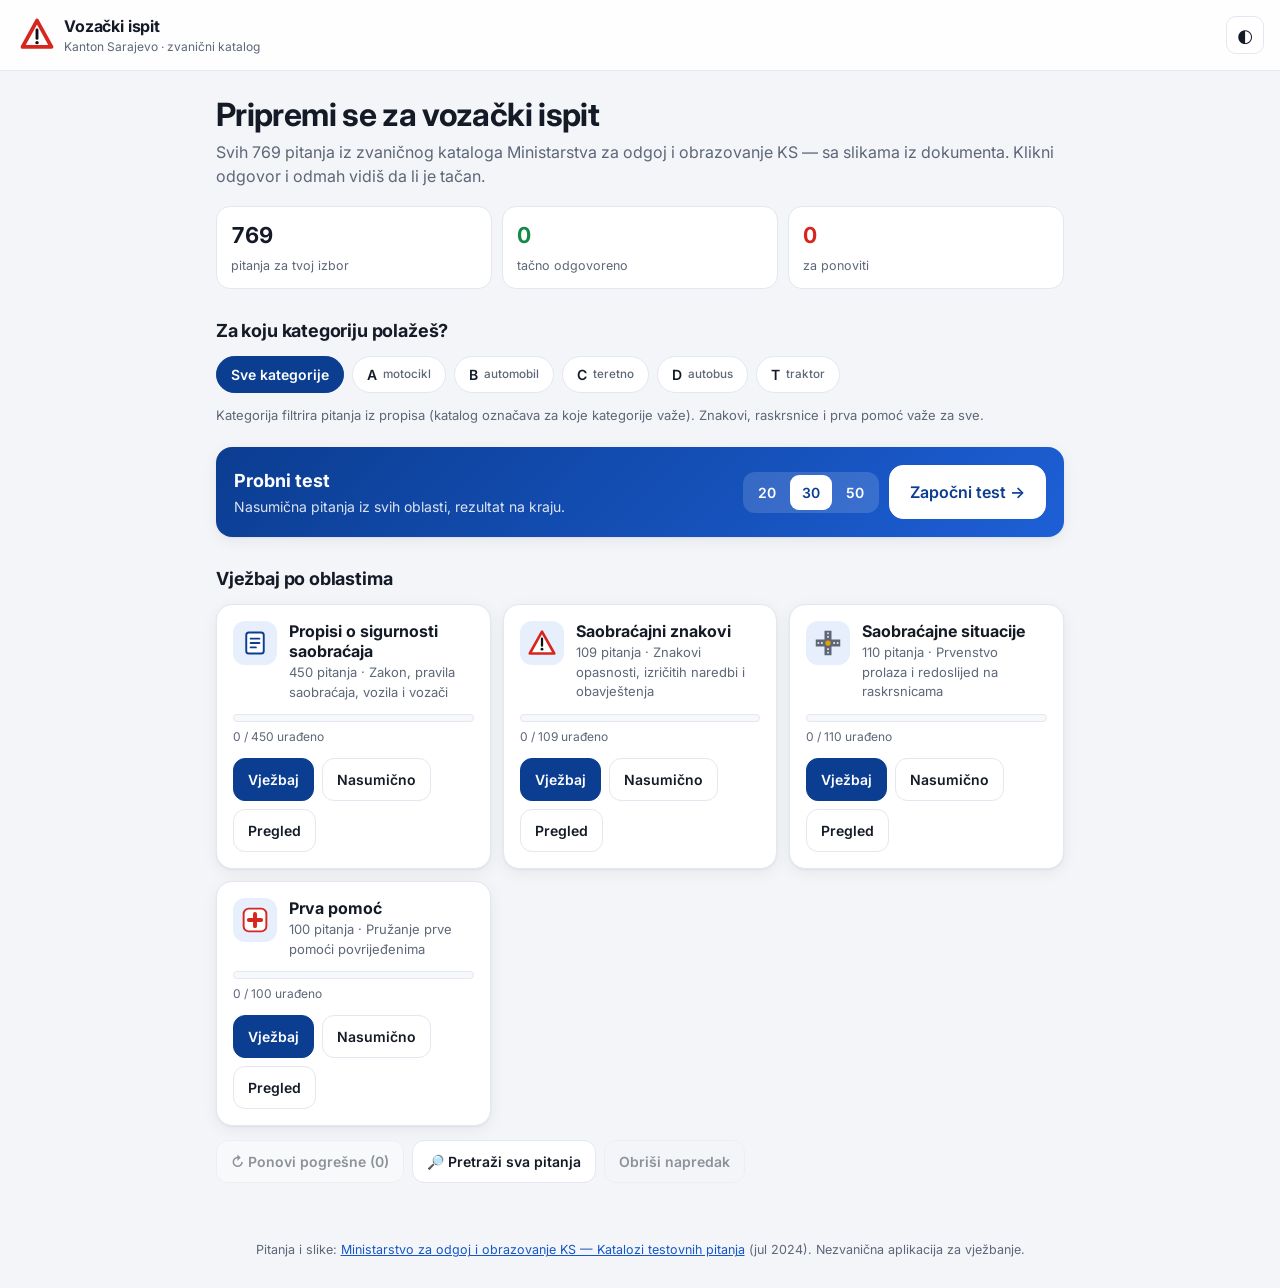
==== public/index.html @ 9abe67df "Vozački ispit KS: 769 pitanja iz kataloga, vježba, test, pregled Co-Authored-By: Claude Opus 5.5 <no" ====
<!doctype html>
<html lang="bs">
<head>
<meta charset="utf-8">
<meta name="viewport" content="width=device-width,initial-scale=1,viewport-fit=cover">
<title>Vozački ispit KS</title>
<meta name="description" content="Svih 769 zvaničnih testovnih pitanja za vozački ispit (Kanton Sarajevo) — vježbanje, probni test i pregled sa slikama iz kataloga.">
<meta name="theme-color" content="#0b3d91">
<link rel="icon" href="data:image/svg+xml,<svg xmlns='http://www.w3.org/2000/svg' viewBox='0 0 64 64'><path d='M32 4 60 56H4z' fill='%23fff' stroke='%23d7261e' stroke-width='7' stroke-linejoin='round'/><text x='32' y='49' font-size='26' text-anchor='middle' font-family='Arial' font-weight='700'>!</text></svg>">
<link rel="preconnect" href="https://fonts.googleapis.com">
<link rel="preconnect" href="https://fonts.gstatic.com" crossorigin>
<link href="https://fonts.googleapis.com/css2?family=Inter:wght@400;500;600;700;800&display=swap" rel="stylesheet">
<link rel="stylesheet" href="styles.css">
</head>
<body>
<header class="top">
  <button class="brand" data-go="home" aria-label="Početna">
    <span class="brand-mark" aria-hidden="true">
      <svg viewBox="0 0 40 40"><path d="M20 3 37 34H3z" fill="#fff" stroke="#d7261e" stroke-width="4.5" stroke-linejoin="round"/><path d="M20 14v10" stroke="#111" stroke-width="3.4" stroke-linecap="round"/><circle cx="20" cy="29" r="2" fill="#111"/></svg>
    </span>
    <span><b>Vozački ispit</b><small>Kanton Sarajevo · zvanični katalog</small></span>
  </button>
  <button class="theme-btn" id="themeBtn" aria-label="Promijeni temu">◐</button>
</header>

<main id="app" tabindex="-1"></main>

<div class="lightbox" id="lightbox" hidden>
  <button class="lb-close" aria-label="Zatvori">✕</button>
  <img alt="">
</div>

<footer class="foot">
  Pitanja i slike: <a href="https://mo.ks.gov.ba/node/17469" target="_blank" rel="noopener">Ministarstvo za odgoj i obrazovanje KS — Katalozi testovnih pitanja</a> (jul 2024).
  Nezvanična aplikacija za vježbanje.
</footer>
<script src="app.js"></script>
</body>
</html>
---- public/styles.css ----
:root{
  --bg:#f3f5f9; --surface:#fff; --surface-2:#f7f8fb; --line:#e3e7ef; --text:#141a26; --muted:#5d6777;
  --brand:#0b3d91; --brand-2:#1557c9; --brand-soft:#e8effc;
  --ok:#128a4a; --ok-soft:#e5f6ec; --bad:#d7261e; --bad-soft:#fdeceb; --warn:#e8a200;
  --shadow:0 1px 2px rgba(16,24,40,.05),0 4px 16px rgba(16,24,40,.06);
  --r:16px;
  color-scheme:light;
}
@media (prefers-color-scheme:dark){
  :root:not([data-theme="light"]){
    --bg:#0e131c; --surface:#161d29; --surface-2:#1b2331; --line:#283246; --text:#e8edf5; --muted:#99a3b5;
    --brand:#5b8def; --brand-2:#7aa5f5; --brand-soft:#1c2a47;
    --ok:#3ccf7f; --ok-soft:#133224; --bad:#ff6b63; --bad-soft:#3a1a1a;
    --shadow:0 1px 2px rgba(0,0,0,.3),0 4px 16px rgba(0,0,0,.25); color-scheme:dark;
  }
}
:root[data-theme="dark"]{
  --bg:#0e131c; --surface:#161d29; --surface-2:#1b2331; --line:#283246; --text:#e8edf5; --muted:#99a3b5;
  --brand:#5b8def; --brand-2:#7aa5f5; --brand-soft:#1c2a47;
  --ok:#3ccf7f; --ok-soft:#133224; --bad:#ff6b63; --bad-soft:#3a1a1a;
  --shadow:0 1px 2px rgba(0,0,0,.3),0 4px 16px rgba(0,0,0,.25); color-scheme:dark;
}
*{box-sizing:border-box}
html,body{margin:0}
body{background:var(--bg);color:var(--text);font:16px/1.5 Inter,system-ui,-apple-system,Segoe UI,Roboto,sans-serif;-webkit-font-smoothing:antialiased;min-height:100vh;display:flex;flex-direction:column}
button{font:inherit;color:inherit;cursor:pointer}
a{color:var(--brand-2)}
main{flex:1;width:100%;max-width:880px;margin:0 auto;padding:20px 16px 40px;outline:none}

.top{position:sticky;top:0;z-index:20;display:flex;align-items:center;justify-content:space-between;gap:12px;padding:10px 16px;background:color-mix(in srgb,var(--surface) 88%,transparent);backdrop-filter:blur(10px);border-bottom:1px solid var(--line)}
.brand{display:flex;align-items:center;gap:10px;background:none;border:0;padding:4px;text-align:left}
.brand-mark svg{width:34px;height:34px;display:block}
.brand b{display:block;font-size:16px;letter-spacing:-.01em}
.brand small{display:block;font-size:12px;color:var(--muted)}
.theme-btn{width:38px;height:38px;border-radius:10px;border:1px solid var(--line);background:var(--surface);font-size:18px}

.foot{max-width:880px;margin:0 auto;padding:18px 16px 28px;font-size:12.5px;color:var(--muted);text-align:center}

h1{font-size:clamp(24px,5vw,32px);line-height:1.15;letter-spacing:-.02em;margin:6px 0 6px}
h2{font-size:18px;margin:28px 0 12px;letter-spacing:-.01em}
.lead{color:var(--muted);margin:0 0 18px}

/* hero stats */
.stats{display:grid;grid-template-columns:repeat(3,1fr);gap:10px;margin:18px 0 6px}
.stat{background:var(--surface);border:1px solid var(--line);border-radius:14px;padding:12px 14px}
.stat b{display:block;font-size:22px;font-variant-numeric:tabular-nums}
.stat span{font-size:12.5px;color:var(--muted)}

/* category chips */
.chips{display:flex;flex-wrap:wrap;gap:8px}
.chip{border:1px solid var(--line);background:var(--surface);border-radius:999px;padding:7px 14px;font-weight:600;font-size:14px;display:inline-flex;align-items:center;gap:6px}
.chip small{font-weight:500;color:var(--muted)}
.chip[aria-pressed="true"]{background:var(--brand);border-color:var(--brand);color:#fff}
.chip[aria-pressed="true"] small{color:#dbe6ff}

/* area cards */
.areas{display:grid;grid-template-columns:repeat(auto-fill,minmax(250px,1fr));gap:12px}
.area{background:var(--surface);border:1px solid var(--line);border-radius:var(--r);padding:16px;box-shadow:var(--shadow);display:flex;flex-direction:column;gap:12px}
.area-h{display:flex;gap:12px;align-items:flex-start}
.area-ico{flex:none;width:44px;height:44px;border-radius:12px;display:grid;place-items:center;background:var(--brand-soft)}
.area-ico svg{width:28px;height:28px}
.area h3{margin:0;font-size:16px;line-height:1.25}
.area p{margin:2px 0 0;font-size:13px;color:var(--muted)}
.bar{height:8px;border-radius:99px;background:var(--surface-2);overflow:hidden;display:flex;border:1px solid var(--line)}
.bar i{display:block;height:100%}
.bar .g{background:var(--ok)} .bar .r{background:var(--bad)}
.bar-l{display:flex;justify-content:space-between;font-size:12px;color:var(--muted);margin-top:-6px}
.area-a{display:flex;gap:8px;flex-wrap:wrap}

.btn{border:1px solid var(--line);background:var(--surface);border-radius:12px;padding:10px 14px;font-weight:600;font-size:14px;display:inline-flex;align-items:center;justify-content:center;gap:6px;transition:transform .08s,background .15s}
.btn:active{transform:scale(.98)}
.btn.primary{background:var(--brand);border-color:var(--brand);color:#fff}
.btn.primary:hover{background:var(--brand-2)}
.btn.ghost{background:transparent}
.btn.big{padding:14px 20px;font-size:16px;border-radius:14px}
.btn:disabled{opacity:.45;cursor:not-allowed}
.btn.sm{padding:7px 11px;font-size:13px;border-radius:10px}

.panel{background:var(--surface);border:1px solid var(--line);border-radius:var(--r);padding:18px;box-shadow:var(--shadow)}
.test-cta{display:flex;flex-wrap:wrap;gap:14px;align-items:center;justify-content:space-between;background:linear-gradient(135deg,var(--brand),#1d5fd6);color:#fff;border:0}
.test-cta h3{margin:0 0 2px;font-size:18px}
.test-cta p{margin:0;opacity:.85;font-size:14px}
.test-cta .btn{background:#fff;color:#0b3d91;border-color:#fff}
.seg{display:inline-flex;background:rgba(255,255,255,.14);border-radius:12px;padding:3px;gap:2px}
.seg button{border:0;background:none;color:#fff;padding:7px 12px;border-radius:9px;font-weight:600;font-size:14px}
.seg button[aria-pressed="true"]{background:#fff;color:#0b3d91}

/* quiz */
.qbar{display:flex;align-items:center;gap:10px;margin-bottom:12px}
.qbar .back{border:1px solid var(--line);background:var(--surface);border-radius:10px;width:38px;height:38px;flex:none;font-size:18px}
.qbar-mid{flex:1;min-width:0}
.qbar-t{display:flex;justify-content:space-between;font-size:13px;color:var(--muted);margin-bottom:5px;gap:8px}
.qbar-t b{color:var(--text);white-space:nowrap;overflow:hidden;text-overflow:ellipsis}
.prog{height:6px;border-radius:99px;background:var(--line);overflow:hidden}
.prog i{display:block;height:100%;background:var(--brand);transition:width .25s}
.score{font-size:13px;font-weight:700;display:flex;gap:8px;flex:none}
.score .g{color:var(--ok)} .score .r{color:var(--bad)}

.qcard{background:var(--surface);border:1px solid var(--line);border-radius:20px;box-shadow:var(--shadow);overflow:hidden}
.qimg{background:#fff;display:flex;justify-content:center;align-items:center;padding:16px;border-bottom:1px solid var(--line);cursor:zoom-in;position:relative}
.qimg img{width:100%;max-width:440px;height:auto;max-height:340px;object-fit:contain;display:block}
.qimg .zoom{position:absolute;right:10px;bottom:10px;font-size:12px;background:rgba(0,0,0,.6);color:#fff;border-radius:8px;padding:3px 8px}
.qbody{padding:18px}
.qmeta{display:flex;flex-wrap:wrap;gap:6px;margin-bottom:10px}
.tag{font-size:12px;font-weight:600;padding:3px 9px;border-radius:99px;background:var(--surface-2);border:1px solid var(--line);color:var(--muted)}
.tag.multi{background:#fff4d6;border-color:#f3d27a;color:#7a5600}
:root[data-theme="dark"] .tag.multi{background:#3a2f10;border-color:#6b5616;color:#f1cf6b}
@media (prefers-color-scheme:dark){:root:not([data-theme="light"]) .tag.multi{background:#3a2f10;border-color:#6b5616;color:#f1cf6b}}
.qtext{font-size:clamp(18px,3.2vw,21px);font-weight:700;line-height:1.35;letter-spacing:-.01em;margin:0 0 16px}
.opts{display:flex;flex-direction:column;gap:10px}
.opt{display:flex;align-items:flex-start;gap:12px;text-align:left;width:100%;padding:14px;border-radius:14px;border:1.5px solid var(--line);background:var(--surface-2);transition:border-color .12s,background .12s;font-size:15.5px}
.opt:hover:not(:disabled){border-color:var(--brand-2)}
.opt .k{flex:none;width:28px;height:28px;border-radius:8px;display:grid;place-items:center;font-weight:700;font-size:14px;background:var(--surface);border:1.5px solid var(--line)}
.opt.multi .k{border-radius:6px}
.opt .t{flex:1;padding-top:2px}
.opt[aria-pressed="true"]{border-color:var(--brand);background:var(--brand-soft)}
.opt[aria-pressed="true"] .k{background:var(--brand);border-color:var(--brand);color:#fff}
.opt.ok{border-color:var(--ok);background:var(--ok-soft)}
.opt.ok .k{background:var(--ok);border-color:var(--ok);color:#fff}
.opt.bad{border-color:var(--bad);background:var(--bad-soft)}
.opt.bad .k{background:var(--bad);border-color:var(--bad);color:#fff}
.opt.missed{border-style:dashed;border-color:var(--ok)}
.opt:disabled{cursor:default}
.opt .mark{flex:none;font-weight:700;font-size:13px;padding-top:4px}
.opt.ok .mark{color:var(--ok)} .opt.bad .mark{color:var(--bad)}

.feedback{margin-top:14px;padding:12px 14px;border-radius:12px;font-weight:600;display:flex;gap:10px;align-items:center}
.feedback.ok{background:var(--ok-soft);color:var(--ok)}
.feedback.bad{background:var(--bad-soft);color:var(--bad)}
.qfoot{display:flex;gap:10px;justify-content:space-between;align-items:center;margin-top:16px;flex-wrap:wrap}
.qfoot .src{font-size:12px;color:var(--muted)}
.kbd-hint{font-size:12px;color:var(--muted);text-align:center;margin-top:12px}
.kbd-hint kbd{font:600 11px Inter,sans-serif;border:1px solid var(--line);border-bottom-width:2px;border-radius:5px;padding:1px 5px;background:var(--surface)}
.qnav{display:flex;gap:8px;margin-left:auto}

/* results */
.result{text-align:center;padding:28px 18px}
.ring{width:150px;height:150px;margin:0 auto 12px;position:relative}
.ring svg{transform:rotate(-90deg)}
.ring b{position:absolute;inset:0;display:grid;place-items:center;font-size:34px;font-variant-numeric:tabular-nums}
.verdict{font-size:22px;font-weight:800;margin:4px 0}
.verdict.ok{color:var(--ok)} .verdict.bad{color:var(--bad)}
.rlist{display:flex;flex-direction:column;gap:8px;margin-top:18px;text-align:left}
.ritem{display:flex;gap:10px;align-items:flex-start;padding:12px;border-radius:12px;border:1px solid var(--line);background:var(--surface);cursor:pointer;width:100%;text-align:left}
.ritem .dot{flex:none;width:24px;height:24px;border-radius:50%;display:grid;place-items:center;color:#fff;font-size:13px;font-weight:700}
.ritem .dot.g{background:var(--ok)} .ritem .dot.r{background:var(--bad)}
.ritem img{width:52px;height:40px;object-fit:contain;background:#fff;border-radius:6px;flex:none}
.ritem span{font-size:14px}

/* browse */
.search{display:flex;gap:8px;margin-bottom:12px;flex-wrap:wrap}
.search input{flex:1;min-width:200px;padding:12px 14px;border-radius:12px;border:1px solid var(--line);background:var(--surface);color:var(--text);font:inherit}
.search select{padding:12px;border-radius:12px;border:1px solid var(--line);background:var(--surface);color:var(--text);font:inherit}
.blist{display:flex;flex-direction:column;gap:10px}
.bitem{background:var(--surface);border:1px solid var(--line);border-radius:14px;padding:14px;display:grid;grid-template-columns:1fr auto;gap:12px}
.bitem.hasimg{grid-template-columns:1fr 120px}
.bitem h4{margin:0 0 8px;font-size:15px;line-height:1.35}
.bitem h4 small{color:var(--muted);font-weight:600;margin-right:6px}
.bitem ul{margin:0;padding:0;list-style:none;display:flex;flex-direction:column;gap:4px;font-size:14px}
.bitem li{padding:4px 8px;border-radius:8px;color:var(--muted)}
.bitem li.ok{background:var(--ok-soft);color:var(--ok);font-weight:600}
.bitem .thumb{width:120px;height:96px;background:#fff;border-radius:10px;border:1px solid var(--line);display:grid;place-items:center;cursor:zoom-in;padding:4px}
.bitem .thumb img{max-width:100%;max-height:100%;object-fit:contain}
.bitem .hidden-ans li.ok{background:none;color:var(--muted);font-weight:400}
.more{display:flex;justify-content:center;margin-top:14px}
.empty{text-align:center;color:var(--muted);padding:40px 0}

.lightbox{position:fixed;inset:0;background:rgba(5,8,15,.85);z-index:50;display:grid;place-items:center;padding:20px;cursor:zoom-out}
.lightbox[hidden]{display:none}
.lightbox img{max-width:100%;max-height:90vh;background:#fff;border-radius:12px;padding:10px}
.lb-close{position:absolute;top:14px;right:14px;width:42px;height:42px;border-radius:50%;border:0;background:#fff;color:#111;font-size:18px}

.toolbar{display:flex;gap:8px;flex-wrap:wrap;margin:14px 0 0}
.note{font-size:13px;color:var(--muted)}

@media (max-width:560px){
  .stats{grid-template-columns:repeat(3,1fr)}
  .stat b{font-size:19px}
  .qbody{padding:16px}
  .bitem.hasimg{grid-template-columns:1fr}
  .bitem .thumb{width:100%;height:140px;order:-1}
  .qimg img{max-height:210px}
  .kbd-hint{display:none}
}
@media (prefers-reduced-motion:reduce){*{transition:none!important}}
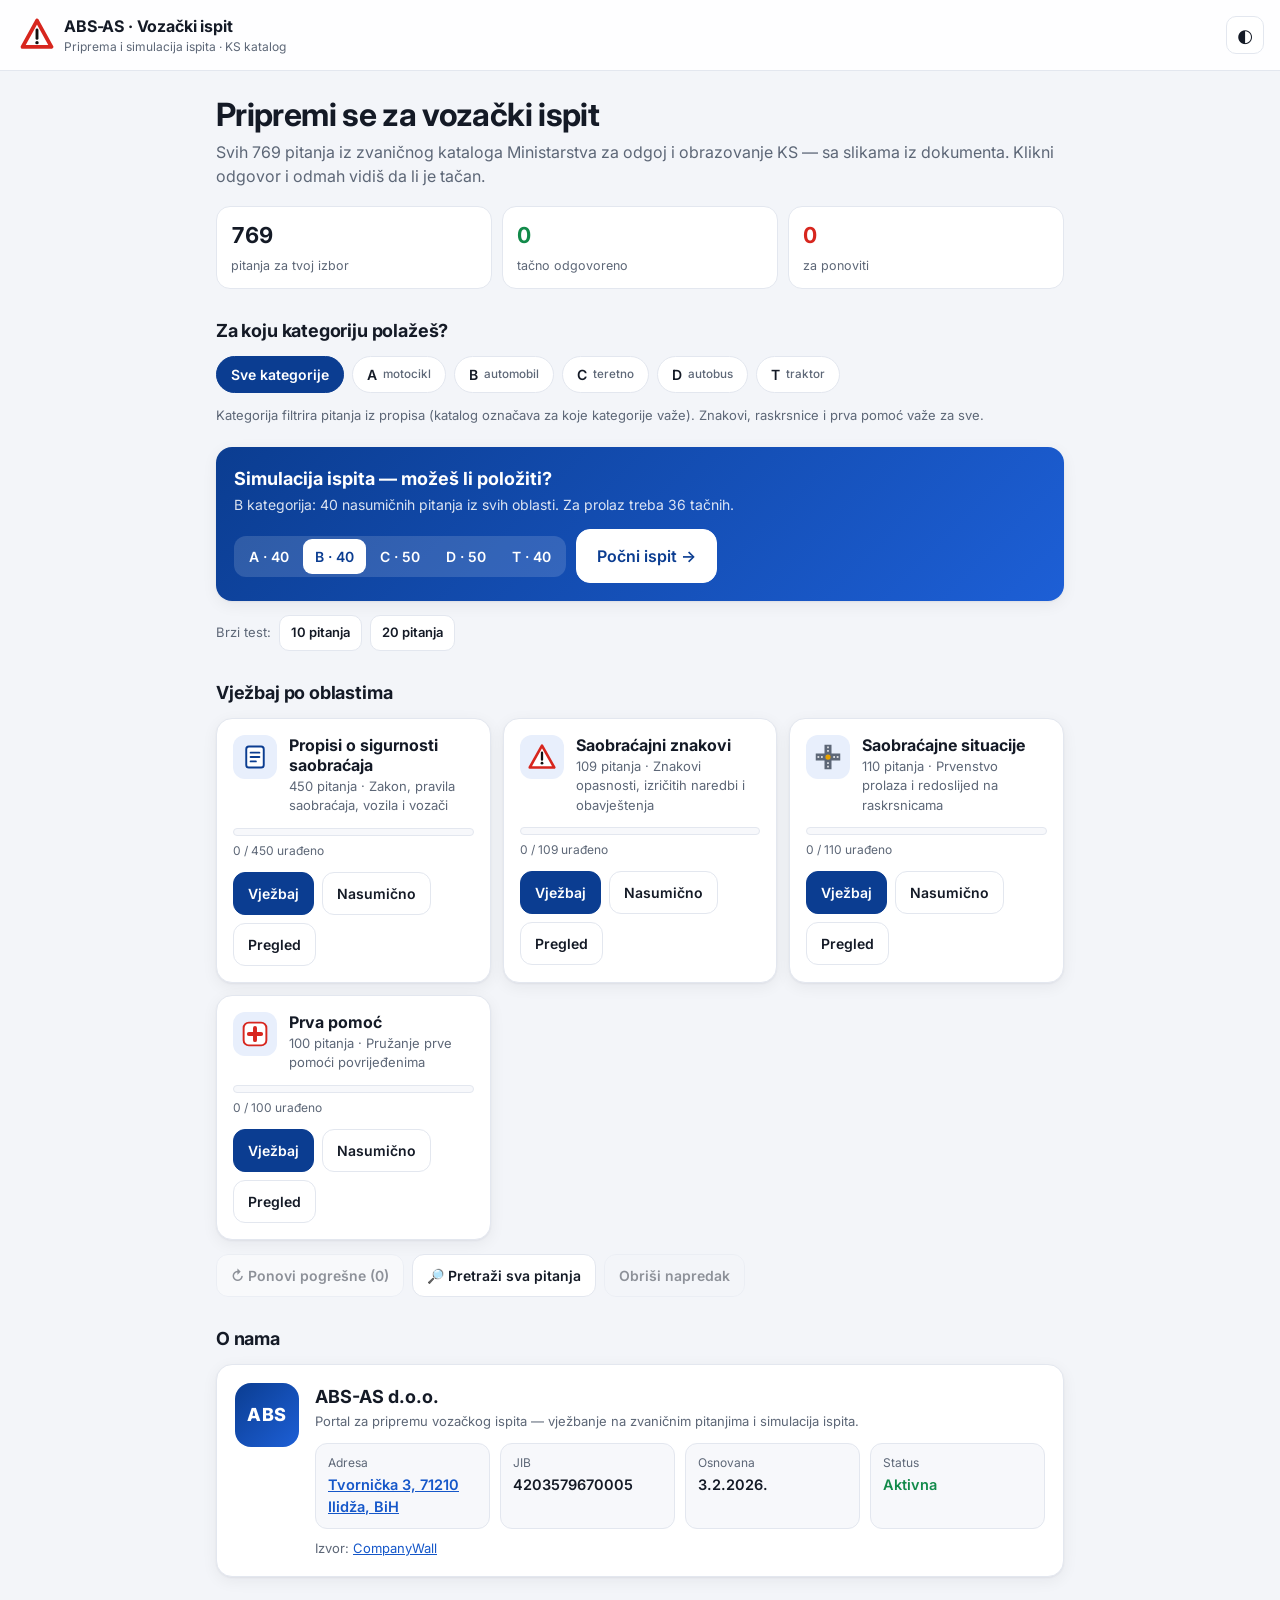
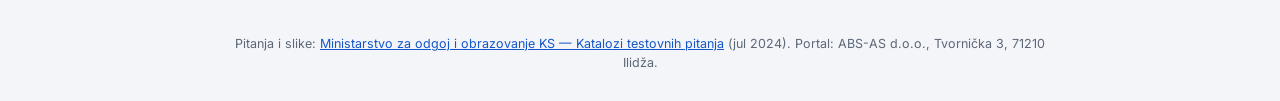
==== commit f5ca7aa6: "Simulacija ispita po kategoriji (B 40, C 50) sa položio/nije položio + ABS-AS d.o.o. podaci Co-Autho" ====
--- a/public/index.html
+++ b/public/index.html
@@ -3,7 +3,7 @@
 <head>
 <meta charset="utf-8">
 <meta name="viewport" content="width=device-width,initial-scale=1,viewport-fit=cover">
-<title>Vozački ispit KS</title>
+<title>ABS-AS Vozački ispit</title>
 <meta name="description" content="Svih 769 zvaničnih testovnih pitanja za vozački ispit (Kanton Sarajevo) — vježbanje, probni test i pregled sa slikama iz kataloga.">
 <meta name="theme-color" content="#0b3d91">
 <link rel="icon" href="data:image/svg+xml,<svg xmlns='http://www.w3.org/2000/svg' viewBox='0 0 64 64'><path d='M32 4 60 56H4z' fill='%23fff' stroke='%23d7261e' stroke-width='7' stroke-linejoin='round'/><text x='32' y='49' font-size='26' text-anchor='middle' font-family='Arial' font-weight='700'>!</text></svg>">
@@ -18,7 +18,7 @@
     <span class="brand-mark" aria-hidden="true">
       <svg viewBox="0 0 40 40"><path d="M20 3 37 34H3z" fill="#fff" stroke="#d7261e" stroke-width="4.5" stroke-linejoin="round"/><path d="M20 14v10" stroke="#111" stroke-width="3.4" stroke-linecap="round"/><circle cx="20" cy="29" r="2" fill="#111"/></svg>
     </span>
-    <span><b>Vozački ispit</b><small>Kanton Sarajevo · zvanični katalog</small></span>
+    <span><b>ABS-AS · Vozački ispit</b><small>Priprema i simulacija ispita · KS katalog</small></span>
   </button>
   <button class="theme-btn" id="themeBtn" aria-label="Promijeni temu">◐</button>
 </header>
@@ -32,7 +32,7 @@
 
 <footer class="foot">
   Pitanja i slike: <a href="https://mo.ks.gov.ba/node/17469" target="_blank" rel="noopener">Ministarstvo za odgoj i obrazovanje KS — Katalozi testovnih pitanja</a> (jul 2024).
-  Nezvanična aplikacija za vježbanje.
+  Portal: ABS-AS d.o.o., Tvornička 3, 71210 Ilidža.
 </footer>
 <script src="app.js"></script>
 </body>
--- a/public/styles.css
+++ b/public/styles.css
@@ -97,8 +97,8 @@
 .score .g{color:var(--ok)} .score .r{color:var(--bad)}
 
 .qcard{background:var(--surface);border:1px solid var(--line);border-radius:20px;box-shadow:var(--shadow);overflow:hidden}
-.qimg{background:#fff;display:flex;justify-content:center;align-items:center;padding:16px;border-bottom:1px solid var(--line);cursor:zoom-in;position:relative}
-.qimg img{width:100%;max-width:440px;height:auto;max-height:340px;object-fit:contain;display:block}
+.qimg{background:#fff;display:flex;justify-content:center;align-items:center;padding:12px;border-bottom:1px solid var(--line);cursor:zoom-in;position:relative}
+.qimg img{width:100%;max-width:620px;height:auto;max-height:460px;object-fit:contain;display:block;border-radius:8px}
 .qimg .zoom{position:absolute;right:10px;bottom:10px;font-size:12px;background:rgba(0,0,0,.6);color:#fff;border-radius:8px;padding:3px 8px}
 .qbody{padding:18px}
 .qmeta{display:flex;flex-wrap:wrap;gap:6px;margin-bottom:10px}
@@ -165,9 +165,9 @@
 .more{display:flex;justify-content:center;margin-top:14px}
 .empty{text-align:center;color:var(--muted);padding:40px 0}
 
-.lightbox{position:fixed;inset:0;background:rgba(5,8,15,.85);z-index:50;display:grid;place-items:center;padding:20px;cursor:zoom-out}
+.lightbox{position:fixed;inset:0;background:rgba(5,8,15,.92);z-index:50;display:grid;place-items:center;padding:12px;cursor:zoom-out}
 .lightbox[hidden]{display:none}
-.lightbox img{max-width:100%;max-height:90vh;background:#fff;border-radius:12px;padding:10px}
+.lightbox img{width:min(96vw,1400px);height:auto;max-height:92vh;object-fit:contain;background:#fff;border-radius:12px;padding:6px}
 .lb-close{position:absolute;top:14px;right:14px;width:42px;height:42px;border-radius:50%;border:0;background:#fff;color:#111;font-size:18px}
 
 .toolbar{display:flex;gap:8px;flex-wrap:wrap;margin:14px 0 0}
@@ -179,7 +179,24 @@
   .qbody{padding:16px}
   .bitem.hasimg{grid-template-columns:1fr}
   .bitem .thumb{width:100%;height:140px;order:-1}
-  .qimg img{max-height:210px}
+  .qimg{padding:8px}
+  .qimg img{max-height:300px}
   .kbd-hint{display:none}
 }
 @media (prefers-reduced-motion:reduce){*{transition:none!important}}
+
+/* exam + company */
+.exam-badge{display:inline-block;font-weight:800;letter-spacing:.06em;font-size:15px;padding:8px 18px;border-radius:999px;margin-bottom:14px}
+.exam-badge.ok{background:var(--ok-soft);color:var(--ok);border:1.5px solid var(--ok)}
+.exam-badge.bad{background:var(--bad-soft);color:var(--bad);border:1.5px solid var(--bad)}
+.company{display:flex;gap:16px;align-items:flex-start}
+.co-logo{flex:none;width:64px;height:64px;border-radius:16px;background:linear-gradient(135deg,#0b3d91,#1d5fd6);color:#fff;display:grid;place-items:center;font-weight:800;font-size:18px;letter-spacing:.04em}
+.co-body{flex:1;min-width:0}
+.co-body h3{margin:0;font-size:18px}
+.company dl{margin:0;display:grid;grid-template-columns:repeat(auto-fit,minmax(170px,1fr));gap:10px}
+.company dl div{background:var(--surface-2);border:1px solid var(--line);border-radius:12px;padding:10px 12px}
+.company dt{font-size:12px;color:var(--muted);margin-bottom:2px}
+.company dd{margin:0;font-weight:600;font-size:14.5px;word-break:break-word}
+.pill-ok{color:var(--ok)}
+.test-cta .seg{flex-wrap:wrap}
+@media (max-width:560px){.company{flex-direction:column}}
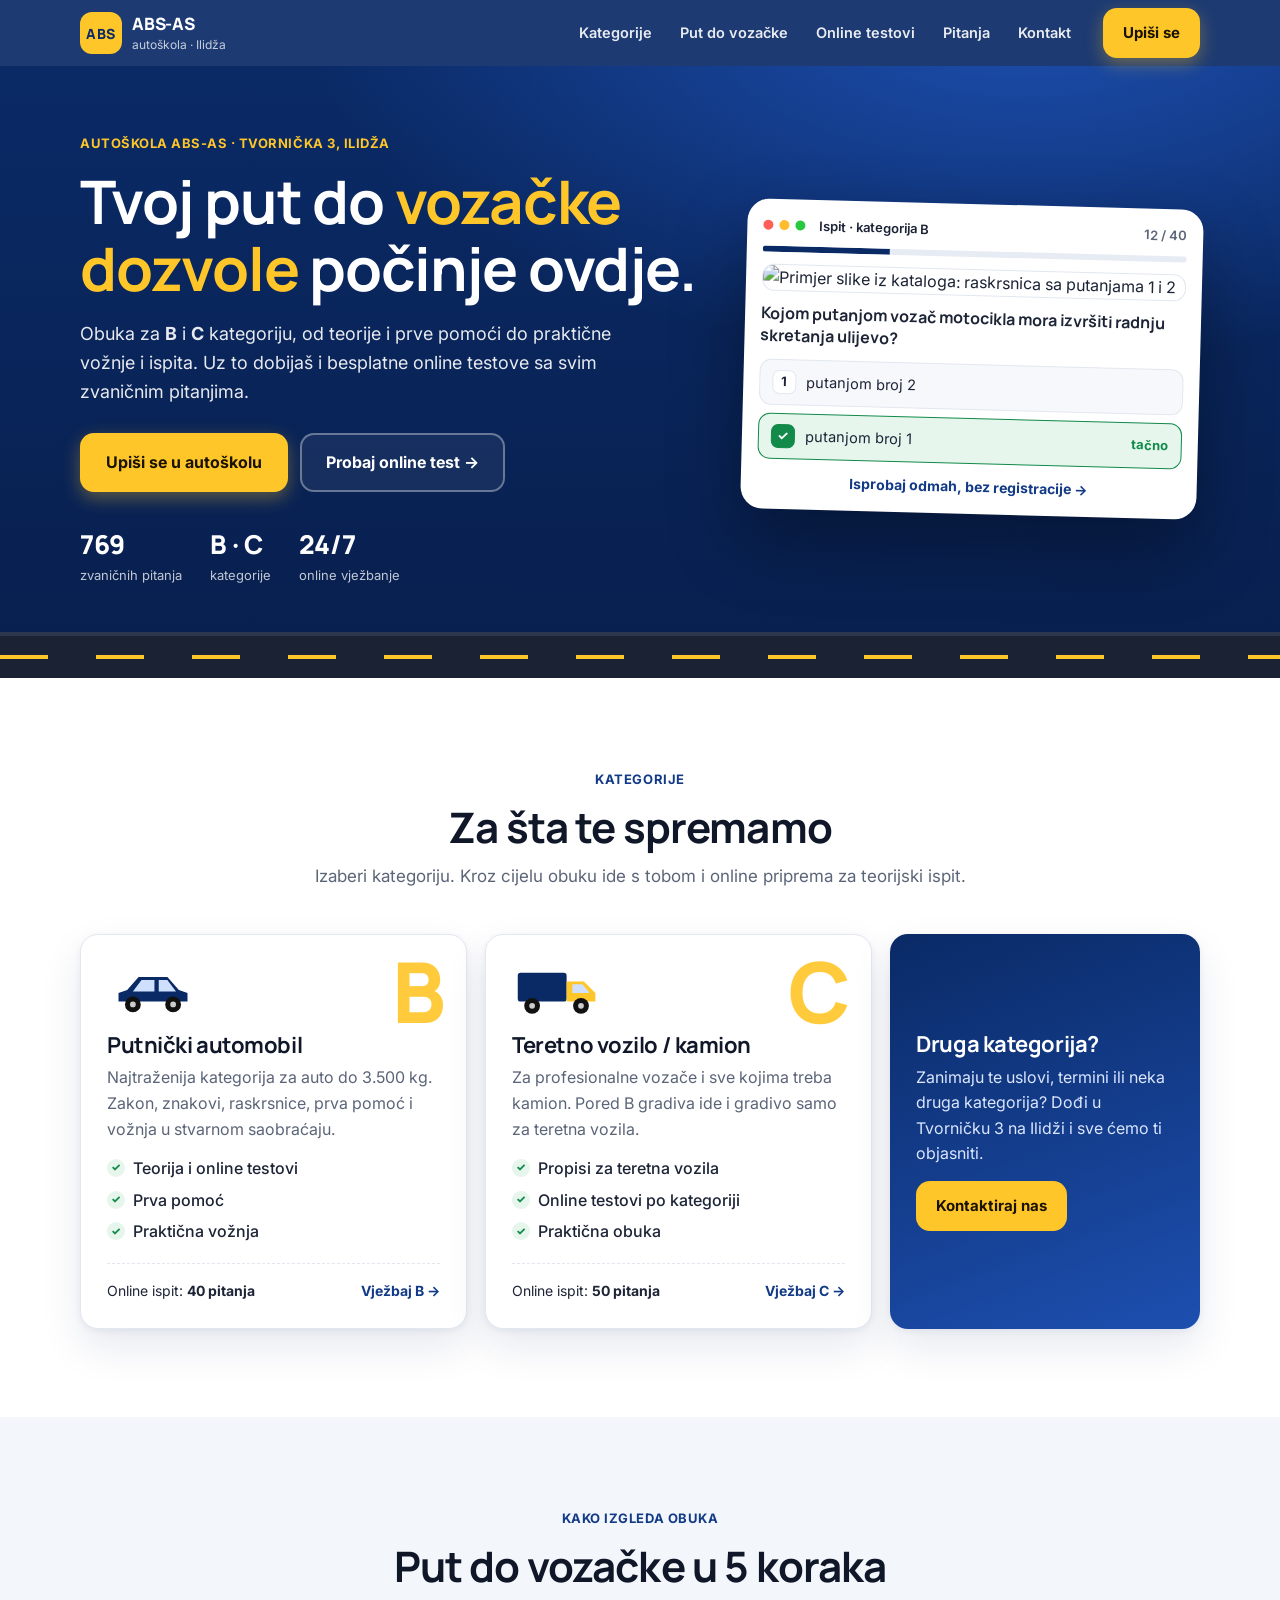
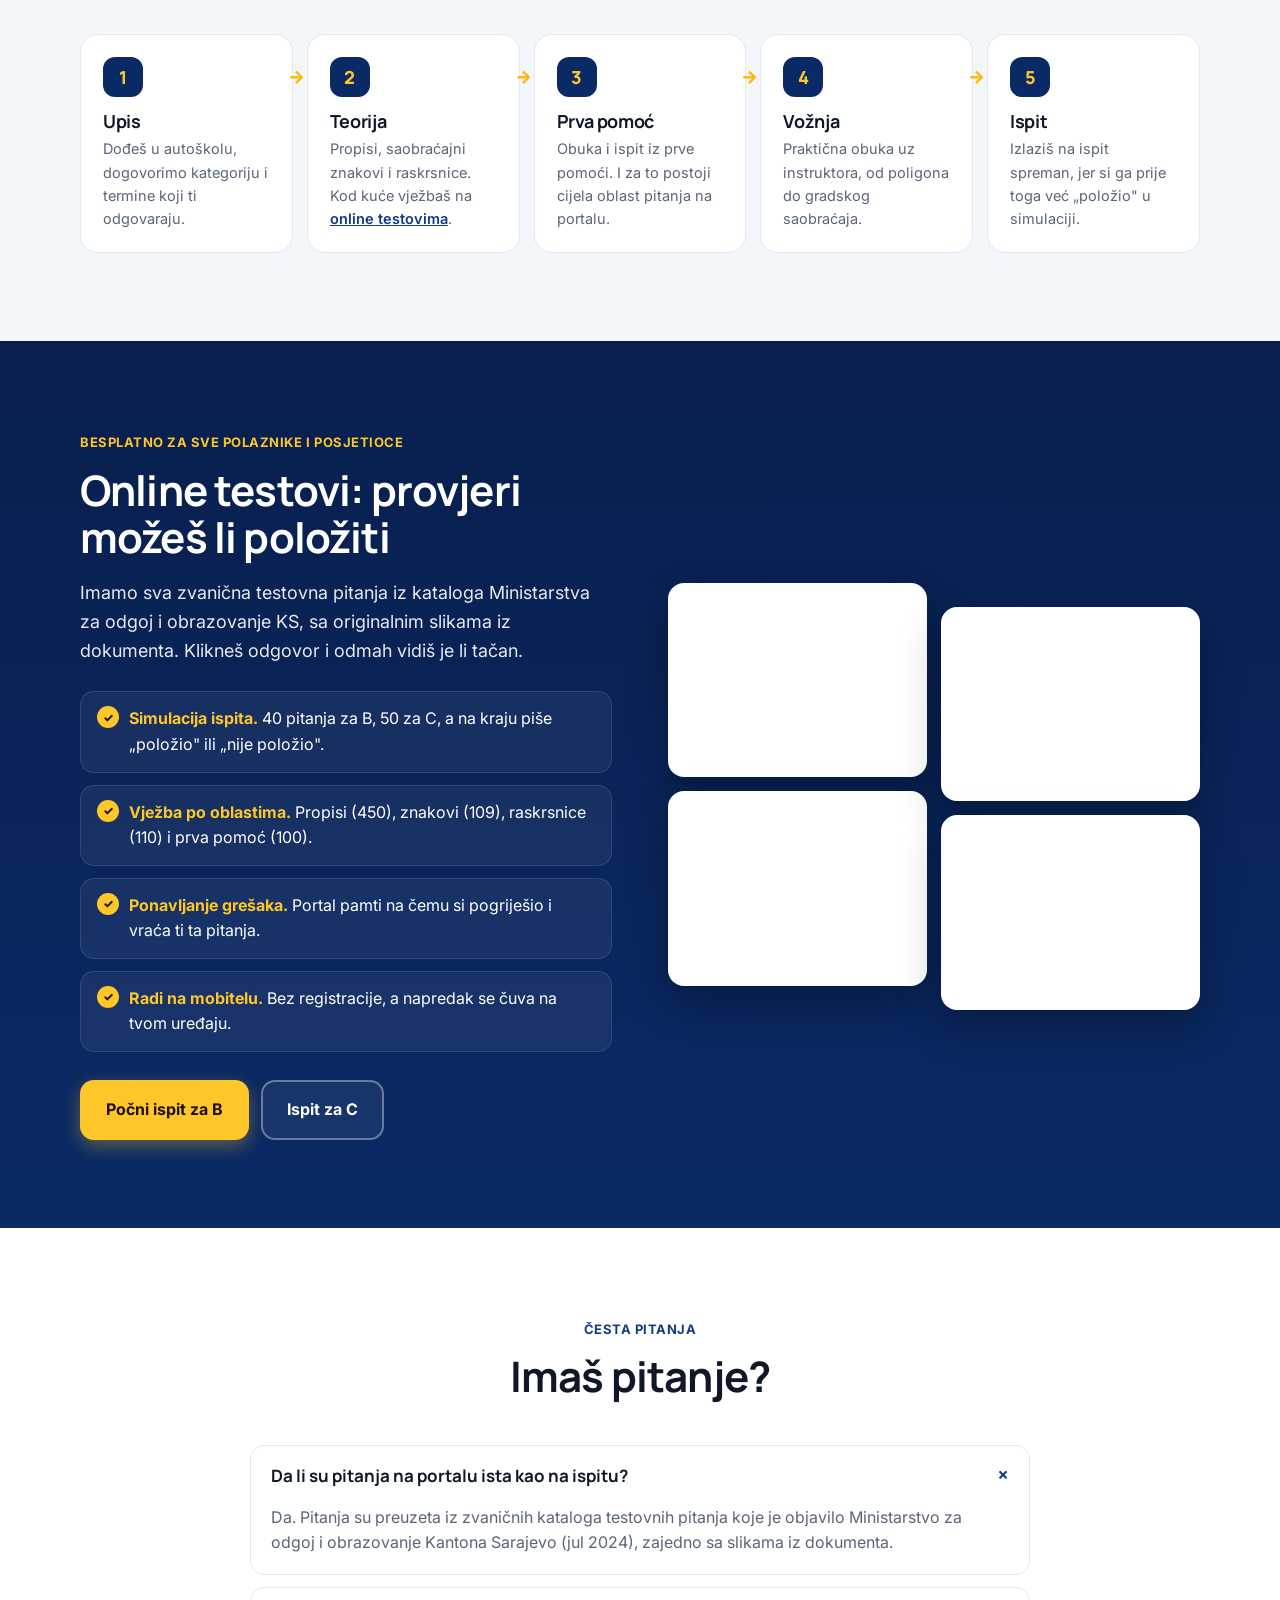
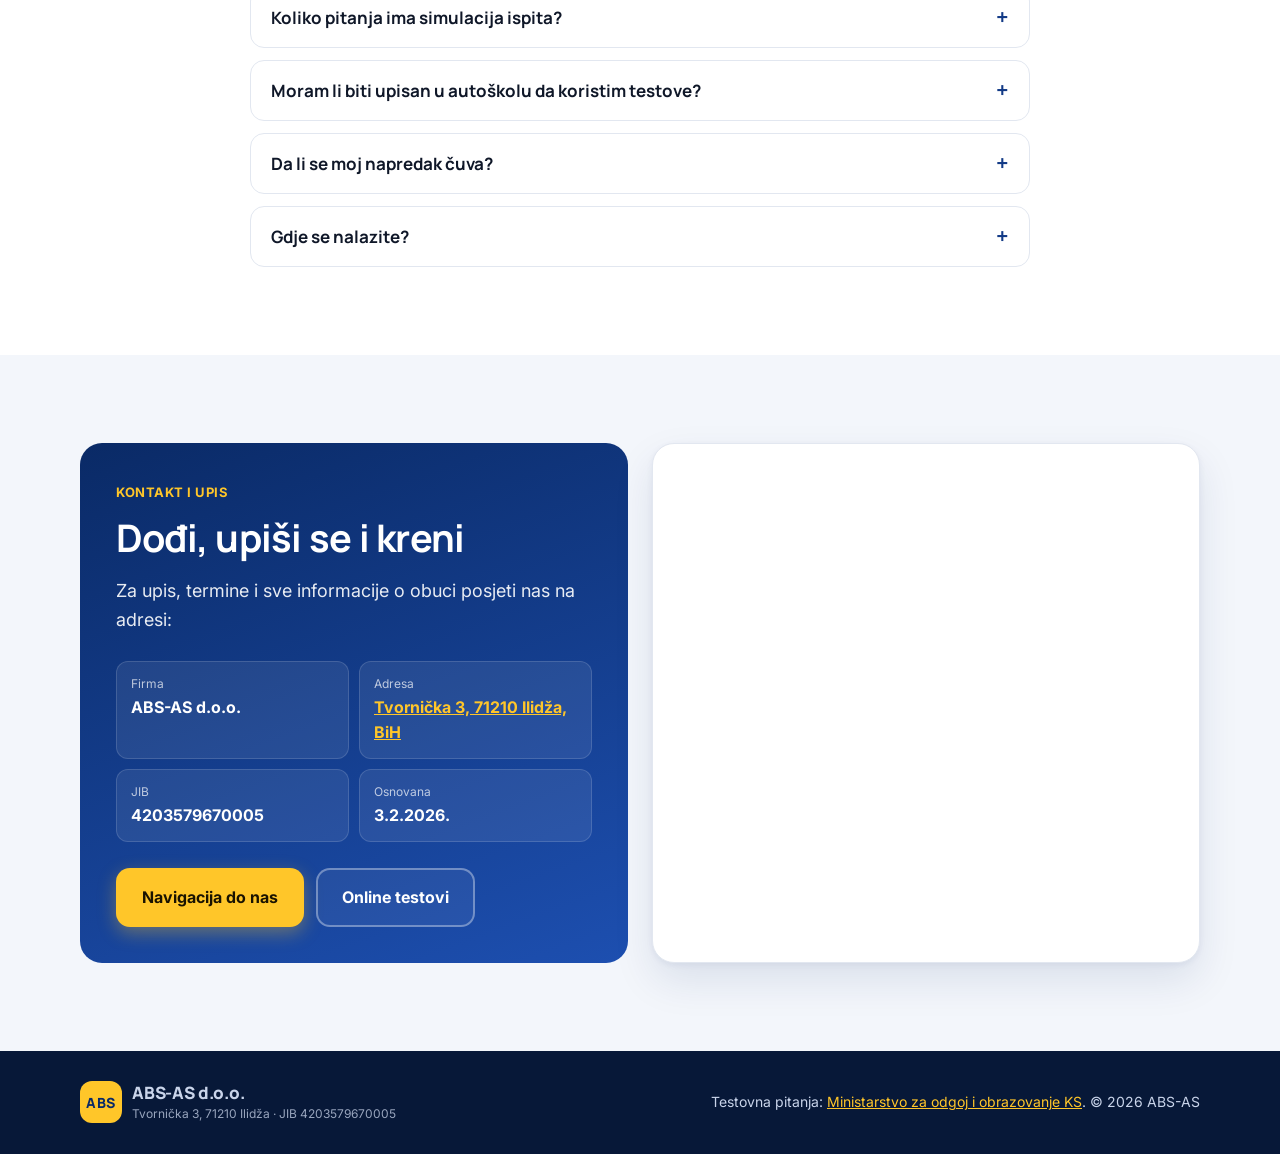
==== commit e9292f35: "ABS-AS sajt autoškole na /, online testovi prebačeni na /ispit/; popravljen broj pitanja na ispitu (" ====
--- a/public/index.html
+++ b/public/index.html
@@ -3,37 +3,209 @@
 <head>
 <meta charset="utf-8">
 <meta name="viewport" content="width=device-width,initial-scale=1,viewport-fit=cover">
-<title>ABS-AS Vozački ispit</title>
-<meta name="description" content="Svih 769 zvaničnih testovnih pitanja za vozački ispit (Kanton Sarajevo) — vježbanje, probni test i pregled sa slikama iz kataloga.">
-<meta name="theme-color" content="#0b3d91">
-<link rel="icon" href="data:image/svg+xml,<svg xmlns='http://www.w3.org/2000/svg' viewBox='0 0 64 64'><path d='M32 4 60 56H4z' fill='%23fff' stroke='%23d7261e' stroke-width='7' stroke-linejoin='round'/><text x='32' y='49' font-size='26' text-anchor='middle' font-family='Arial' font-weight='700'>!</text></svg>">
+<title>ABS-AS Autoškola</title>
+<meta name="description" content="ABS-AS d.o.o., Ilidža — obuka i priprema za vozački ispit za B i C kategoriju, uz besplatne online testove sa svih 769 zvaničnih pitanja.">
+<meta name="theme-color" content="#0a2a66">
+<link rel="icon" href="data:image/svg+xml,<svg xmlns='http://www.w3.org/2000/svg' viewBox='0 0 64 64'><rect width='64' height='64' rx='14' fill='%230a2a66'/><text x='32' y='42' font-size='24' text-anchor='middle' font-family='Arial' font-weight='800' fill='%23ffc629'>ABS</text></svg>">
 <link rel="preconnect" href="https://fonts.googleapis.com">
 <link rel="preconnect" href="https://fonts.gstatic.com" crossorigin>
-<link href="https://fonts.googleapis.com/css2?family=Inter:wght@400;500;600;700;800&display=swap" rel="stylesheet">
-<link rel="stylesheet" href="styles.css">
+<link href="https://fonts.googleapis.com/css2?family=Inter:wght@400;500;600;700&family=Manrope:wght@600;700;800&display=swap" rel="stylesheet">
+<link rel="stylesheet" href="site.css">
 </head>
 <body>
-<header class="top">
-  <button class="brand" data-go="home" aria-label="Početna">
-    <span class="brand-mark" aria-hidden="true">
-      <svg viewBox="0 0 40 40"><path d="M20 3 37 34H3z" fill="#fff" stroke="#d7261e" stroke-width="4.5" stroke-linejoin="round"/><path d="M20 14v10" stroke="#111" stroke-width="3.4" stroke-linecap="round"/><circle cx="20" cy="29" r="2" fill="#111"/></svg>
-    </span>
-    <span><b>ABS-AS · Vozački ispit</b><small>Priprema i simulacija ispita · KS katalog</small></span>
-  </button>
-  <button class="theme-btn" id="themeBtn" aria-label="Promijeni temu">◐</button>
+
+<header class="nav" id="top">
+  <div class="wrap nav-in">
+    <a class="logo" href="#top" aria-label="ABS-AS početna">
+      <span class="logo-mark">ABS</span>
+      <span class="logo-t"><b>ABS-AS</b><small>autoškola · Ilidža</small></span>
+    </a>
+    <nav class="links" id="links">
+      <a href="#kategorije">Kategorije</a>
+      <a href="#put">Put do vozačke</a>
+      <a href="#online">Online testovi</a>
+      <a href="#pitanja">Pitanja</a>
+      <a href="#kontakt">Kontakt</a>
+    </nav>
+    <a class="btn btn-y nav-cta" href="#kontakt">Upiši se</a>
+    <button class="burger" id="burger" aria-label="Meni" aria-expanded="false"><span></span><span></span></button>
+  </div>
 </header>
 
-<main id="app" tabindex="-1"></main>
-
-<div class="lightbox" id="lightbox" hidden>
-  <button class="lb-close" aria-label="Zatvori">✕</button>
-  <img alt="">
-</div>
+<main>
+  <!-- HERO -->
+  <section class="hero">
+    <div class="road" aria-hidden="true"></div>
+    <div class="wrap hero-in">
+      <div class="hero-copy">
+        <span class="eyebrow">Autoškola ABS-AS · Tvornička 3, Ilidža</span>
+        <h1>Tvoj put do <span class="hl">vozačke dozvole</span> počinje ovdje.</h1>
+        <p class="sub">Obuka za <b>B</b> i <b>C</b> kategoriju, od teorije i prve pomoći do praktične vožnje i ispita. Uz to dobijaš i besplatne online testove sa svim zvaničnim pitanjima.</p>
+        <div class="hero-cta">
+          <a class="btn btn-y btn-lg" href="#kontakt">Upiši se u autoškolu</a>
+          <a class="btn btn-ghost btn-lg" href="/ispit/">Probaj online test →</a>
+        </div>
+        <ul class="hero-facts">
+          <li><b>769</b><span>zvaničnih pitanja</span></li>
+          <li><b>B · C</b><span>kategorije</span></li>
+          <li><b>24/7</b><span>online vježbanje</span></li>
+        </ul>
+      </div>
+
+      <a class="hero-card" href="/ispit/#/ispit/B" aria-label="Otvori simulaciju ispita">
+        <div class="hc-top"><span class="dot r"></span><span class="dot y"></span><span class="dot g"></span><span class="hc-t">Ispit · kategorija B</span><span class="hc-n">12 / 40</span></div>
+        <div class="hc-prog"><i style="width:30%"></i></div>
+        <div class="hc-img"><img src="/ispit/img/o3-001.webp" alt="Primjer slike iz kataloga: raskrsnica sa putanjama 1 i 2"></div>
+        <p class="hc-q">Kojom putanjom vozač motocikla mora izvršiti radnju skretanja ulijevo?</p>
+        <div class="hc-opt"><span>1</span>putanjom broj 2</div>
+        <div class="hc-opt ok"><span>✓</span>putanjom broj 1<em>tačno</em></div>
+        <div class="hc-foot">Isprobaj odmah, bez registracije →</div>
+      </a>
+    </div>
+  </section>
+
+  <!-- KATEGORIJE -->
+  <section class="sec" id="kategorije">
+    <div class="wrap">
+      <div class="sec-h">
+        <span class="eyebrow dark">Kategorije</span>
+        <h2>Za šta te spremamo</h2>
+        <p>Izaberi kategoriju. Kroz cijelu obuku ide s tobom i online priprema za teorijski ispit.</p>
+      </div>
+      <div class="cats">
+        <article class="cat">
+          <div class="cat-ico" aria-hidden="true">
+            <svg viewBox="0 0 64 40"><path d="M8 28h48v-6l-6-2-8-9H22l-8 9-6 2z" fill="#0a2a66"/><path d="M24 13h9v8H18zM36 13h6l6 8H36z" fill="#cfe0ff"/><circle cx="18" cy="30" r="5.5" fill="#111"/><circle cx="46" cy="30" r="5.5" fill="#111"/><circle cx="18" cy="30" r="2" fill="#ccc"/><circle cx="46" cy="30" r="2" fill="#ccc"/></svg>
+          </div>
+          <div class="cat-l">B</div>
+          <h3>Putnički automobil</h3>
+          <p>Najtraženija kategorija za auto do 3.500 kg. Zakon, znakovi, raskrsnice, prva pomoć i vožnja u stvarnom saobraćaju.</p>
+          <ul><li>Teorija i online testovi</li><li>Prva pomoć</li><li>Praktična vožnja</li></ul>
+          <div class="cat-f"><span>Online ispit: <b>40 pitanja</b></span><a href="/ispit/#/ispit/B">Vježbaj B →</a></div>
+        </article>
+        <article class="cat">
+          <div class="cat-ico" aria-hidden="true">
+            <svg viewBox="0 0 64 40"><rect x="4" y="8" width="34" height="20" rx="2" fill="#0a2a66"/><path d="M38 14h12l8 8v6H38z" fill="#ffc629"/><path d="M42 16h7l5 6H42z" fill="#cfe0ff"/><circle cx="14" cy="31" r="5.5" fill="#111"/><circle cx="48" cy="31" r="5.5" fill="#111"/><circle cx="14" cy="31" r="2" fill="#ccc"/><circle cx="48" cy="31" r="2" fill="#ccc"/></svg>
+          </div>
+          <div class="cat-l">C</div>
+          <h3>Teretno vozilo / kamion</h3>
+          <p>Za profesionalne vozače i sve kojima treba kamion. Pored B gradiva ide i gradivo samo za teretna vozila.</p>
+          <ul><li>Propisi za teretna vozila</li><li>Online testovi po kategoriji</li><li>Praktična obuka</li></ul>
+          <div class="cat-f"><span>Online ispit: <b>50 pitanja</b></span><a href="/ispit/#/ispit/C">Vježbaj C →</a></div>
+        </article>
+        <article class="cat cat-ask">
+          <h3>Druga kategorija?</h3>
+          <p>Zanimaju te uslovi, termini ili neka druga kategorija? Dođi u Tvorničku 3 na Ilidži i sve ćemo ti objasniti.</p>
+          <a class="btn btn-dark" href="#kontakt">Kontaktiraj nas</a>
+        </article>
+      </div>
+    </div>
+  </section>
+
+  <!-- PUT DO VOZAČKE -->
+  <section class="sec sec-alt" id="put">
+    <div class="wrap">
+      <div class="sec-h">
+        <span class="eyebrow dark">Kako izgleda obuka</span>
+        <h2>Put do vozačke u 5 koraka</h2>
+      </div>
+      <ol class="steps">
+        <li><span class="st-n">1</span><h3>Upis</h3><p>Dođeš u autoškolu, dogovorimo kategoriju i termine koji ti odgovaraju.</p></li>
+        <li><span class="st-n">2</span><h3>Teorija</h3><p>Propisi, saobraćajni znakovi i raskrsnice. Kod kuće vježbaš na <a href="/ispit/">online testovima</a>.</p></li>
+        <li><span class="st-n">3</span><h3>Prva pomoć</h3><p>Obuka i ispit iz prve pomoći. I za to postoji cijela oblast pitanja na portalu.</p></li>
+        <li><span class="st-n">4</span><h3>Vožnja</h3><p>Praktična obuka uz instruktora, od poligona do gradskog saobraćaja.</p></li>
+        <li><span class="st-n">5</span><h3>Ispit</h3><p>Izlaziš na ispit spreman, jer si ga prije toga već „položio" u simulaciji.</p></li>
+      </ol>
+    </div>
+  </section>
+
+  <!-- ONLINE TESTOVI (feature) -->
+  <section class="sec online" id="online">
+    <div class="wrap online-in">
+      <div>
+        <span class="eyebrow">Besplatno za sve polaznike i posjetioce</span>
+        <h2>Online testovi: provjeri možeš li položiti</h2>
+        <p class="sub">Imamo sva zvanična testovna pitanja iz kataloga Ministarstva za odgoj i obrazovanje KS, sa originalnim slikama iz dokumenta. Klikneš odgovor i odmah vidiš je li tačan.</p>
+        <ul class="feat">
+          <li><b>Simulacija ispita.</b> 40 pitanja za B, 50 za C, a na kraju piše „položio" ili „nije položio".</li>
+          <li><b>Vježba po oblastima.</b> Propisi (450), znakovi (109), raskrsnice (110) i prva pomoć (100).</li>
+          <li><b>Ponavljanje grešaka.</b> Portal pamti na čemu si pogriješio i vraća ti ta pitanja.</li>
+          <li><b>Radi na mobitelu.</b> Bez registracije, a napredak se čuva na tvom uređaju.</li>
+        </ul>
+        <div class="hero-cta">
+          <a class="btn btn-y btn-lg" href="/ispit/#/ispit/B">Počni ispit za B</a>
+          <a class="btn btn-ghost btn-lg" href="/ispit/#/ispit/C">Ispit za C</a>
+        </div>
+      </div>
+      <div class="gallery" aria-hidden="true">
+        <img src="/ispit/img/o2-002.webp" alt="">
+        <img src="/ispit/img/o3-002.webp" alt="">
+        <img src="/ispit/img/o2-004.webp" alt="">
+        <img src="/ispit/img/o3-005.webp" alt="">
+      </div>
+    </div>
+  </section>
+
+  <!-- FAQ -->
+  <section class="sec" id="pitanja">
+    <div class="wrap narrow">
+      <div class="sec-h">
+        <span class="eyebrow dark">Česta pitanja</span>
+        <h2>Imaš pitanje?</h2>
+      </div>
+      <div class="faq">
+        <details open><summary>Da li su pitanja na portalu ista kao na ispitu?</summary>
+          <p>Da. Pitanja su preuzeta iz zvaničnih kataloga testovnih pitanja koje je objavilo Ministarstvo za odgoj i obrazovanje Kantona Sarajevo (jul 2024), zajedno sa slikama iz dokumenta.</p></details>
+        <details><summary>Koliko pitanja ima simulacija ispita?</summary>
+          <p>Za B kategoriju 40 pitanja, a za C kategoriju 50. Pitanja se biraju nasumično iz sve četiri oblasti, pa je svaki pokušaj drugačiji.</p></details>
+        <details><summary>Moram li biti upisan u autoškolu da koristim testove?</summary>
+          <p>Ne. Online testovi su besplatni i otvoreni za sve, a ne treba ni registracija. Kad budeš spreman za obuku i vožnju, javi nam se.</p></details>
+        <details><summary>Da li se moj napredak čuva?</summary>
+          <p>Da, u browseru na uređaju na kojem vježbaš. Portal pamti šta si tačno uradio, a pogrešna pitanja ti nudi da ponoviš.</p></details>
+        <details><summary>Gdje se nalazite?</summary>
+          <p>Tvornička 3, 71210 Ilidža. Mapa je u dnu stranice.</p></details>
+      </div>
+    </div>
+  </section>
+
+  <!-- KONTAKT -->
+  <section class="sec contact" id="kontakt">
+    <div class="wrap contact-in">
+      <div class="contact-card">
+        <span class="eyebrow">Kontakt i upis</span>
+        <h2>Dođi, upiši se i kreni</h2>
+        <p class="sub">Za upis, termine i sve informacije o obuci posjeti nas na adresi:</p>
+        <dl class="co">
+          <div><dt>Firma</dt><dd>ABS-AS d.o.o.</dd></div>
+          <div><dt>Adresa</dt><dd><a href="https://www.google.com/maps/search/?api=1&query=Tvorni%C4%8Dka%203%2C%2071210%20Ilid%C5%BEa" target="_blank" rel="noopener">Tvornička 3, 71210 Ilidža, BiH</a></dd></div>
+          <div><dt>JIB</dt><dd>4203579670005</dd></div>
+          <div><dt>Osnovana</dt><dd>3.2.2026.</dd></div>
+        </dl>
+        <div class="hero-cta">
+          <a class="btn btn-y btn-lg" href="https://www.google.com/maps/dir/?api=1&destination=Tvorni%C4%8Dka%203%2C%2071210%20Ilid%C5%BEa" target="_blank" rel="noopener">Navigacija do nas</a>
+          <a class="btn btn-ghost btn-lg" href="/ispit/">Online testovi</a>
+        </div>
+      </div>
+      <div class="map">
+        <iframe title="Mapa: Tvornička 3, Ilidža" loading="lazy" referrerpolicy="no-referrer-when-downgrade"
+          src="https://www.google.com/maps?q=Tvorni%C4%8Dka%203%2C%2071210%20Ilid%C5%BEa&z=15&output=embed"></iframe>
+      </div>
+    </div>
+  </section>
+</main>
 
 <footer class="foot">
-  Pitanja i slike: <a href="https://mo.ks.gov.ba/node/17469" target="_blank" rel="noopener">Ministarstvo za odgoj i obrazovanje KS — Katalozi testovnih pitanja</a> (jul 2024).
-  Portal: ABS-AS d.o.o., Tvornička 3, 71210 Ilidža.
+  <div class="wrap foot-in">
+    <div class="logo"><span class="logo-mark">ABS</span><span class="logo-t"><b>ABS-AS d.o.o.</b><small>Tvornička 3, 71210 Ilidža · JIB 4203579670005</small></span></div>
+    <p>Testovna pitanja: <a href="https://mo.ks.gov.ba/node/17469" target="_blank" rel="noopener">Ministarstvo za odgoj i obrazovanje KS</a>. © <span id="y">2026</span> ABS-AS</p>
+  </div>
 </footer>
-<script src="app.js"></script>
+
+<script>
+  const b = document.getElementById('burger'), l = document.getElementById('links');
+  b.onclick = () => { const o = l.classList.toggle('open'); b.setAttribute('aria-expanded', o); };
+  l.querySelectorAll('a').forEach(a => a.onclick = () => { l.classList.remove('open'); b.setAttribute('aria-expanded', false); });
+  document.getElementById('y').textContent = new Date().getFullYear();
+</script>
 </body>
 </html>
--- a/public/site.css
+++ b/public/site.css
@@ -0,0 +1,177 @@
+:root{
+  --navy:#0a2a66; --navy-2:#123a86; --ink:#0f1728; --text:#1c2436; --muted:#5b6578;
+  --bg:#ffffff; --bg-2:#f3f6fb; --line:#e2e7f0; --y:#ffc629; --y-2:#ffb800; --red:#d7261e; --ok:#128a4a;
+  --r:18px; --shadow:0 2px 6px rgba(10,42,102,.06),0 18px 40px rgba(10,42,102,.10);
+  color-scheme:light;
+}
+@media (prefers-color-scheme:dark){
+  :root:not([data-theme="light"]){
+    --bg:#0c1220; --bg-2:#111a2c; --line:#23304a; --text:#e6ebf4; --ink:#f3f6fb; --muted:#9aa5b9;
+    --shadow:0 2px 6px rgba(0,0,0,.3),0 18px 40px rgba(0,0,0,.35); color-scheme:dark;
+  }
+}
+:root[data-theme="dark"]{
+  --bg:#0c1220; --bg-2:#111a2c; --line:#23304a; --text:#e6ebf4; --ink:#f3f6fb; --muted:#9aa5b9;
+  --shadow:0 2px 6px rgba(0,0,0,.3),0 18px 40px rgba(0,0,0,.35); color-scheme:dark;
+}
+*{box-sizing:border-box}
+html{scroll-behavior:smooth;scroll-padding-top:72px}
+body{margin:0;background:var(--bg);color:var(--text);font:16px/1.6 Inter,system-ui,sans-serif;-webkit-font-smoothing:antialiased}
+h1,h2,h3{font-family:Manrope,Inter,sans-serif;color:var(--ink);letter-spacing:-.02em;line-height:1.12;margin:0}
+a{color:inherit}
+img{max-width:100%;display:block}
+.wrap{max-width:1160px;margin:0 auto;padding:0 20px}
+.narrow{max-width:820px}
+
+/* buttons */
+.btn{display:inline-flex;align-items:center;justify-content:center;gap:8px;font-weight:700;text-decoration:none;border-radius:14px;padding:11px 18px;border:2px solid transparent;transition:transform .12s,background .15s,box-shadow .15s;font-size:15px;white-space:nowrap}
+.btn:active{transform:translateY(1px)}
+.btn-lg{padding:15px 24px;font-size:16px}
+.btn-y{background:var(--y);color:#1a1300;box-shadow:0 6px 18px rgba(255,198,41,.35)}
+.btn-y:hover{background:var(--y-2)}
+.btn-ghost{border-color:rgba(255,255,255,.35);color:#fff;background:rgba(255,255,255,.06)}
+.btn-ghost:hover{background:rgba(255,255,255,.14)}
+.btn-dark{background:var(--navy);color:#fff}
+
+/* nav */
+.nav{position:sticky;top:0;z-index:30;background:rgba(10,42,102,.92);backdrop-filter:blur(12px);color:#fff}
+.nav-in{display:flex;align-items:center;gap:20px;height:66px}
+.logo{display:flex;align-items:center;gap:10px;text-decoration:none}
+.logo-mark{width:42px;height:42px;border-radius:12px;background:var(--y);color:var(--navy);display:grid;place-items:center;font:800 14px Manrope,sans-serif;letter-spacing:.04em}
+.logo-t b{display:block;font:800 17px Manrope,sans-serif;letter-spacing:-.01em}
+.logo-t small{display:block;font-size:12px;opacity:.75}
+.links{display:flex;gap:4px;margin-left:auto}
+.links a{text-decoration:none;font-weight:600;font-size:14.5px;padding:8px 12px;border-radius:10px;opacity:.9}
+.links a:hover{background:rgba(255,255,255,.1);opacity:1}
+.burger{display:none;margin-left:auto;width:44px;height:44px;border-radius:12px;border:1px solid rgba(255,255,255,.25);background:none;flex-direction:column;justify-content:center;gap:6px;padding:0 12px;cursor:pointer}
+.burger span{display:block;height:2px;background:#fff;border-radius:2px}
+
+/* hero */
+.hero{position:relative;overflow:hidden;background:radial-gradient(1200px 600px at 80% -10%,#1d4fb0 0%,transparent 60%),linear-gradient(180deg,#0a2a66,#081f4d);color:#fff;padding:64px 0 90px}
+.road{position:absolute;left:0;right:0;bottom:0;height:46px;background:#1a2233;border-top:4px solid #2c374d}
+.road::after{content:"";position:absolute;left:0;right:0;top:19px;height:4px;background:repeating-linear-gradient(90deg,var(--y) 0 48px,transparent 48px 96px);animation:drive 2.4s linear infinite}
+@keyframes drive{to{background-position:-96px 0}}
+.hero-in{position:relative;display:grid;grid-template-columns:1.15fr .85fr;gap:48px;align-items:center}
+.eyebrow{display:inline-block;font-weight:700;font-size:13px;letter-spacing:.04em;text-transform:uppercase;color:var(--y);margin-bottom:14px}
+.eyebrow.dark{color:var(--navy-2)}
+.hero h1{font-size:clamp(34px,5.4vw,60px);color:#fff}
+.hl{color:var(--y)}
+.sub{font-size:18px;opacity:.9;margin:18px 0 26px;max-width:560px}
+.hero-cta{display:flex;flex-wrap:wrap;gap:12px}
+.hero-facts{list-style:none;padding:0;margin:34px 0 0;display:flex;gap:28px;flex-wrap:wrap}
+.hero-facts b{display:block;font:800 26px Manrope,sans-serif;color:#fff}
+.hero-facts span{font-size:13px;opacity:.75}
+
+.hero-card{display:block;text-decoration:none;background:#fff;color:#1c2436;border-radius:22px;padding:16px;box-shadow:0 30px 70px rgba(0,0,0,.35);transform:rotate(1.5deg);transition:transform .25s}
+.hero-card:hover{transform:rotate(0) translateY(-4px)}
+.hc-top{display:flex;align-items:center;gap:6px;font-size:13px;font-weight:600;margin-bottom:10px}
+.dot{width:10px;height:10px;border-radius:50%}
+.dot.r{background:#ff5f57}.dot.y{background:#febc2e}.dot.g{background:#28c840}
+.hc-t{margin-left:8px}.hc-n{margin-left:auto;color:#5b6578}
+.hc-prog{height:6px;background:#e7ebf3;border-radius:9px;overflow:hidden;margin-bottom:12px}
+.hc-prog i{display:block;height:100%;background:var(--navy)}
+.hc-img{border-radius:12px;overflow:hidden;border:1px solid #e2e7f0}
+.hc-q{font:700 16px/1.35 Manrope,sans-serif;margin:12px 0}
+.hc-opt{display:flex;align-items:center;gap:10px;border:1.5px solid #e2e7f0;background:#f6f8fc;border-radius:12px;padding:10px 12px;margin-top:8px;font-size:14.5px}
+.hc-opt span{width:24px;height:24px;border-radius:7px;display:grid;place-items:center;background:#fff;border:1.5px solid #e2e7f0;font-weight:700;font-size:13px}
+.hc-opt.ok{border-color:var(--ok);background:#e6f6ec}
+.hc-opt.ok span{background:var(--ok);border-color:var(--ok);color:#fff}
+.hc-opt em{margin-left:auto;font-style:normal;color:var(--ok);font-weight:700;font-size:13px}
+.hc-foot{margin-top:12px;text-align:center;font-weight:700;color:var(--navy-2);font-size:14px}
+
+/* sections */
+.sec{padding:88px 0}
+.sec-alt{background:var(--bg-2)}
+.sec-h{text-align:center;max-width:660px;margin:0 auto 44px}
+.sec-h h2{font-size:clamp(28px,4vw,42px)}
+.sec-h p{color:var(--muted);font-size:17px;margin:12px 0 0}
+
+.cats{display:grid;grid-template-columns:1fr 1fr .8fr;gap:18px}
+.cat{position:relative;background:var(--bg);border:1px solid var(--line);border-radius:var(--r);padding:26px;box-shadow:var(--shadow);display:flex;flex-direction:column;overflow:hidden}
+.cat-ico{width:92px;height:58px;margin-bottom:14px}
+.cat-ico svg{width:100%;height:100%}
+.cat-l{position:absolute;top:14px;right:20px;font:800 84px/1 Manrope,sans-serif;color:var(--y);opacity:.9}
+.cat h3{font-size:22px}
+.cat p{color:var(--muted);margin:8px 0 14px}
+.cat ul{list-style:none;padding:0;margin:0 0 18px;display:grid;gap:6px}
+.cat li{padding-left:26px;position:relative;font-weight:500}
+.cat li::before{content:"✓";position:absolute;left:0;top:0;width:18px;height:18px;border-radius:50%;background:#e6f6ec;color:var(--ok);font-size:11px;font-weight:800;display:grid;place-items:center;margin-top:3px}
+.cat-f{margin-top:auto;display:flex;justify-content:space-between;align-items:center;gap:10px;padding-top:16px;border-top:1px dashed var(--line);font-size:14px;flex-wrap:wrap}
+.cat-f a{font-weight:700;color:var(--navy-2);text-decoration:none}
+.cat-ask{background:linear-gradient(160deg,var(--navy),#1d4fb0);color:#fff;border:0;justify-content:center}
+.cat-ask h3{color:#fff}
+.cat-ask p{color:#dbe6ff}
+.cat-ask .btn{background:var(--y);color:#1a1300;align-self:flex-start}
+
+.steps{list-style:none;padding:0;margin:0;display:grid;grid-template-columns:repeat(5,1fr);gap:14px;counter-reset:s}
+.steps li{background:var(--bg);border:1px solid var(--line);border-radius:var(--r);padding:22px;position:relative}
+.steps li:not(:last-child)::after{content:"→";position:absolute;right:-13px;top:28px;color:var(--y-2);font-weight:800;font-size:18px;z-index:1}
+.st-n{width:40px;height:40px;border-radius:12px;background:var(--navy);color:var(--y);display:grid;place-items:center;font:800 18px Manrope,sans-serif;margin-bottom:14px}
+.steps h3{font-size:18px}
+.steps p{color:var(--muted);font-size:14.5px;margin:6px 0 0}
+.steps a{color:var(--navy-2);font-weight:600}
+
+.online{background:linear-gradient(180deg,#081f4d,#0a2a66);color:#fff}
+.online-in{display:grid;grid-template-columns:1fr 1fr;gap:56px;align-items:center}
+.online h2{color:#fff;font-size:clamp(28px,4vw,42px)}
+.feat{list-style:none;padding:0;margin:0 0 28px;display:grid;gap:12px}
+.feat li{padding:14px 16px 14px 48px;border-radius:14px;background:rgba(255,255,255,.06);border:1px solid rgba(255,255,255,.1);position:relative}
+.feat li::before{content:"✓";position:absolute;left:16px;top:14px;width:22px;height:22px;border-radius:50%;background:var(--y);color:#1a1300;font-weight:800;font-size:12px;display:grid;place-items:center}
+.feat b{color:var(--y)}
+.gallery{display:grid;grid-template-columns:1fr 1fr;gap:14px}
+.gallery img{background:#fff;border-radius:16px;aspect-ratio:4/3;object-fit:contain;padding:10px;box-shadow:0 18px 40px rgba(0,0,0,.3)}
+.gallery img:nth-child(2){transform:translateY(24px)}
+.gallery img:nth-child(4){transform:translateY(24px)}
+
+.faq{display:grid;gap:12px}
+.faq details{border:1px solid var(--line);border-radius:14px;background:var(--bg);padding:0 20px}
+.faq summary{cursor:pointer;list-style:none;padding:18px 0;font:700 17px Manrope,sans-serif;color:var(--ink);display:flex;justify-content:space-between;gap:12px}
+.faq summary::-webkit-details-marker{display:none}
+.faq summary::after{content:"+";font-size:22px;line-height:1;color:var(--navy-2);transition:transform .2s}
+.faq details[open] summary::after{transform:rotate(45deg)}
+.faq p{margin:0 0 18px;color:var(--muted)}
+
+.contact{background:var(--bg-2)}
+.contact-in{display:grid;grid-template-columns:1fr 1fr;gap:24px;align-items:stretch}
+.contact-card{background:linear-gradient(160deg,var(--navy),#1d4fb0);color:#fff;border-radius:22px;padding:36px}
+.contact-card h2{color:#fff;font-size:clamp(26px,3.6vw,38px)}
+.co{margin:0 0 26px;display:grid;grid-template-columns:1fr 1fr;gap:10px}
+.co div{background:rgba(255,255,255,.08);border:1px solid rgba(255,255,255,.14);border-radius:12px;padding:12px 14px}
+.co dt{font-size:12px;opacity:.7}
+.co dd{margin:2px 0 0;font-weight:700}
+.co a{color:var(--y)}
+.map{border-radius:22px;overflow:hidden;min-height:380px;border:1px solid var(--line);box-shadow:var(--shadow);background:var(--bg)}
+.map iframe{width:100%;height:100%;min-height:380px;border:0;display:block}
+
+.foot{background:#071838;color:#c9d4ea;padding:30px 0}
+.foot-in{display:flex;justify-content:space-between;align-items:center;gap:16px;flex-wrap:wrap;font-size:14px}
+.foot p{margin:0}
+.foot a{color:var(--y)}
+
+@media (max-width:980px){
+  .hero-in,.online-in,.contact-in{grid-template-columns:1fr}
+  .hero-card{max-width:440px;transform:none}
+  .cats{grid-template-columns:1fr 1fr}
+  .cat-ask{grid-column:1/-1}
+  .steps{grid-template-columns:1fr 1fr}
+  .steps li::after{display:none}
+}
+@media (max-width:780px){
+  .links{display:none;position:absolute;top:66px;left:0;right:0;background:#0a2a66;flex-direction:column;padding:10px 16px 18px;gap:2px;border-top:1px solid rgba(255,255,255,.1)}
+  .links.open{display:flex}
+  .links a{padding:12px}
+  .burger{display:flex}
+  .nav-cta{display:none}
+}
+@media (max-width:600px){
+  .wrap{padding:0 16px}
+  .hero{padding:40px 0 80px}
+  .sub{font-size:16.5px}
+  .sec{padding:64px 0}
+  .cats,.steps{grid-template-columns:1fr}
+  .hero-cta .btn{flex:1 1 100%}
+  .co{grid-template-columns:1fr}
+  .contact-card{padding:26px}
+  .gallery img:nth-child(2n){transform:none}
+}
+@media (prefers-reduced-motion:reduce){.road::after{animation:none}html{scroll-behavior:auto}*{transition:none!important}}
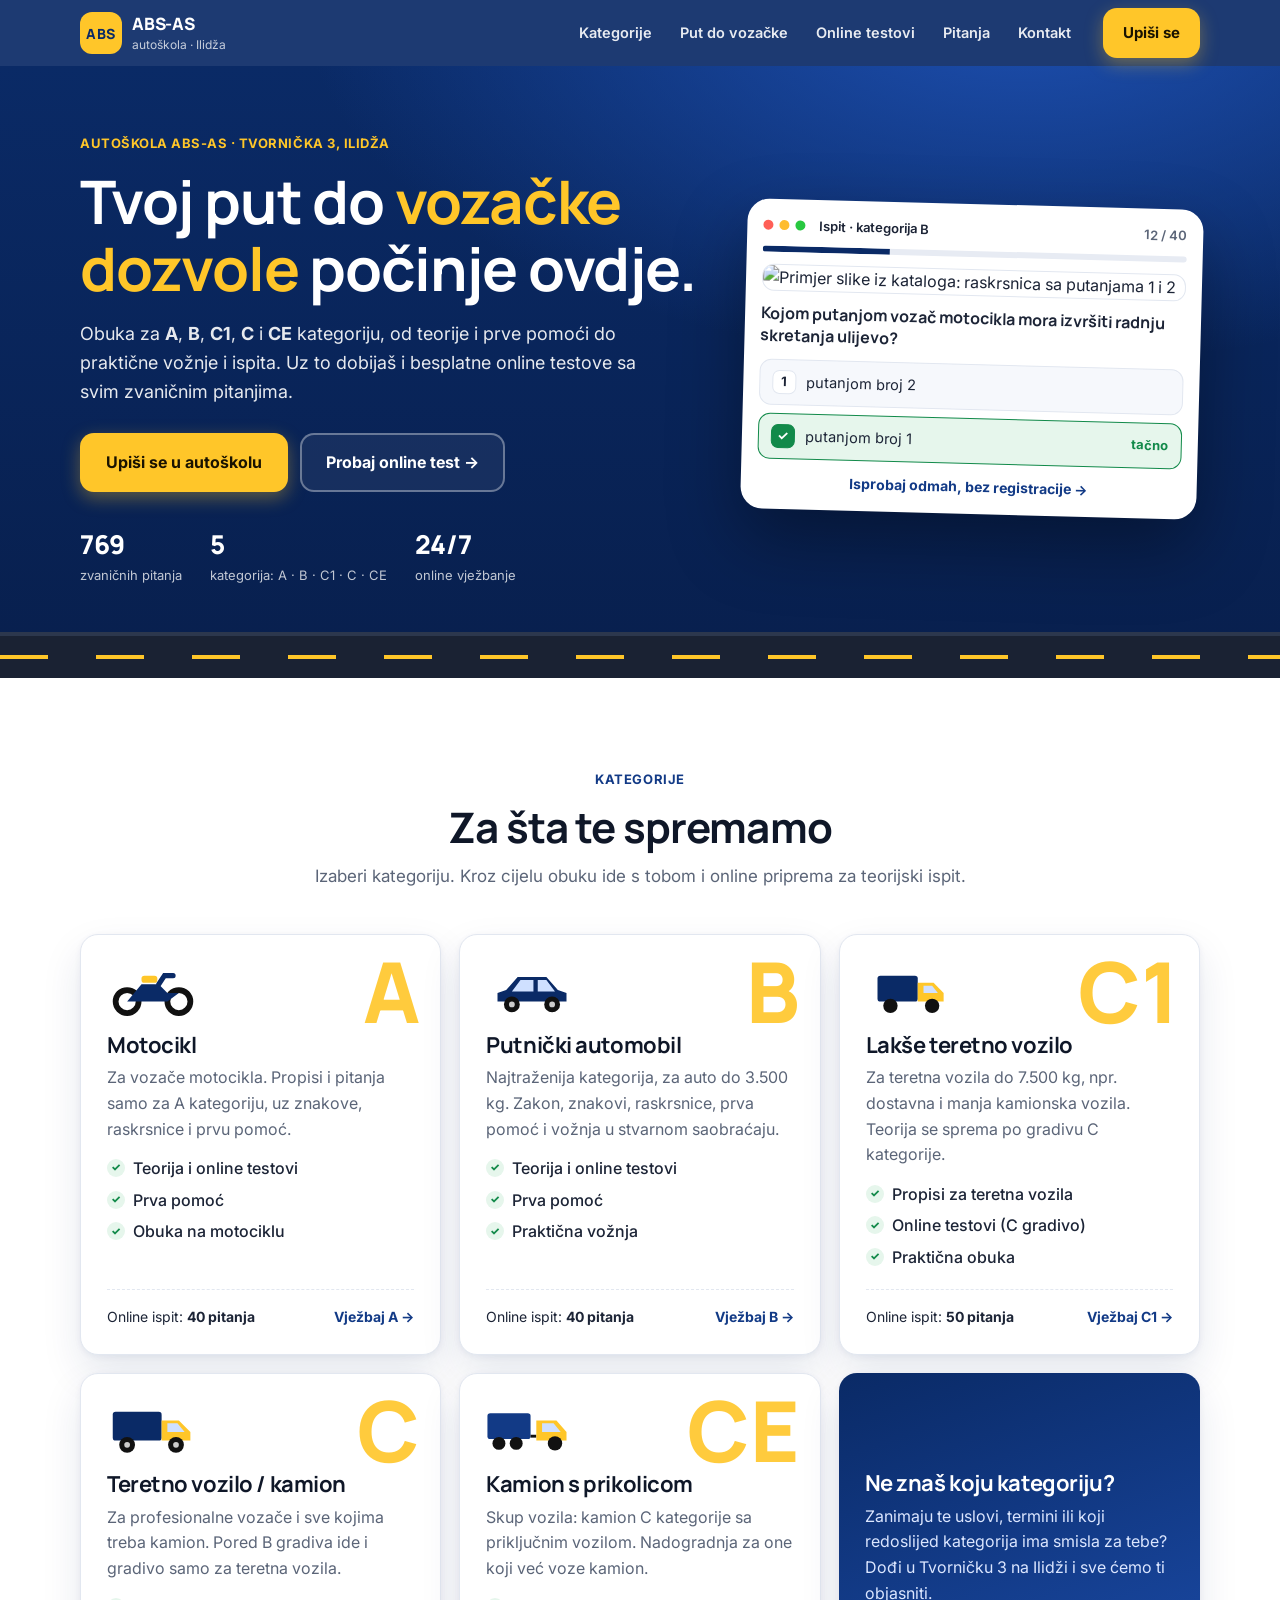
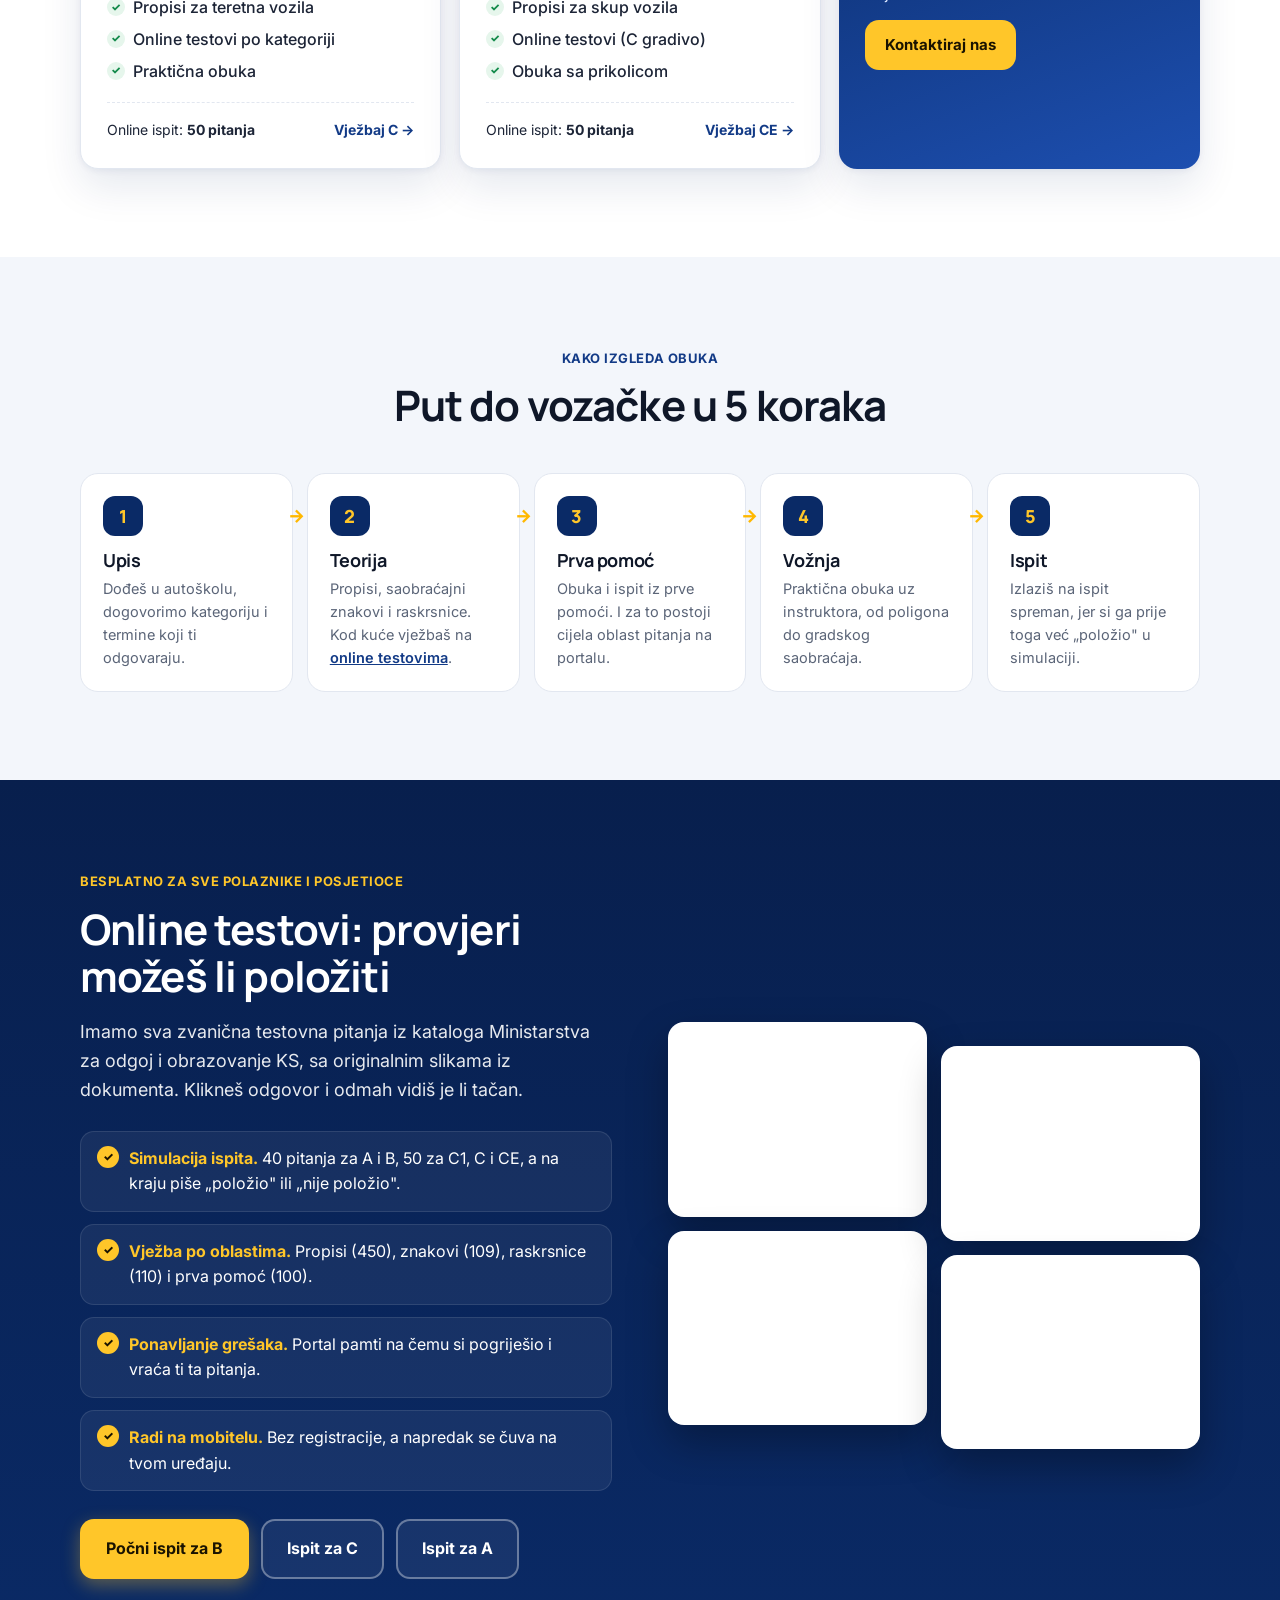
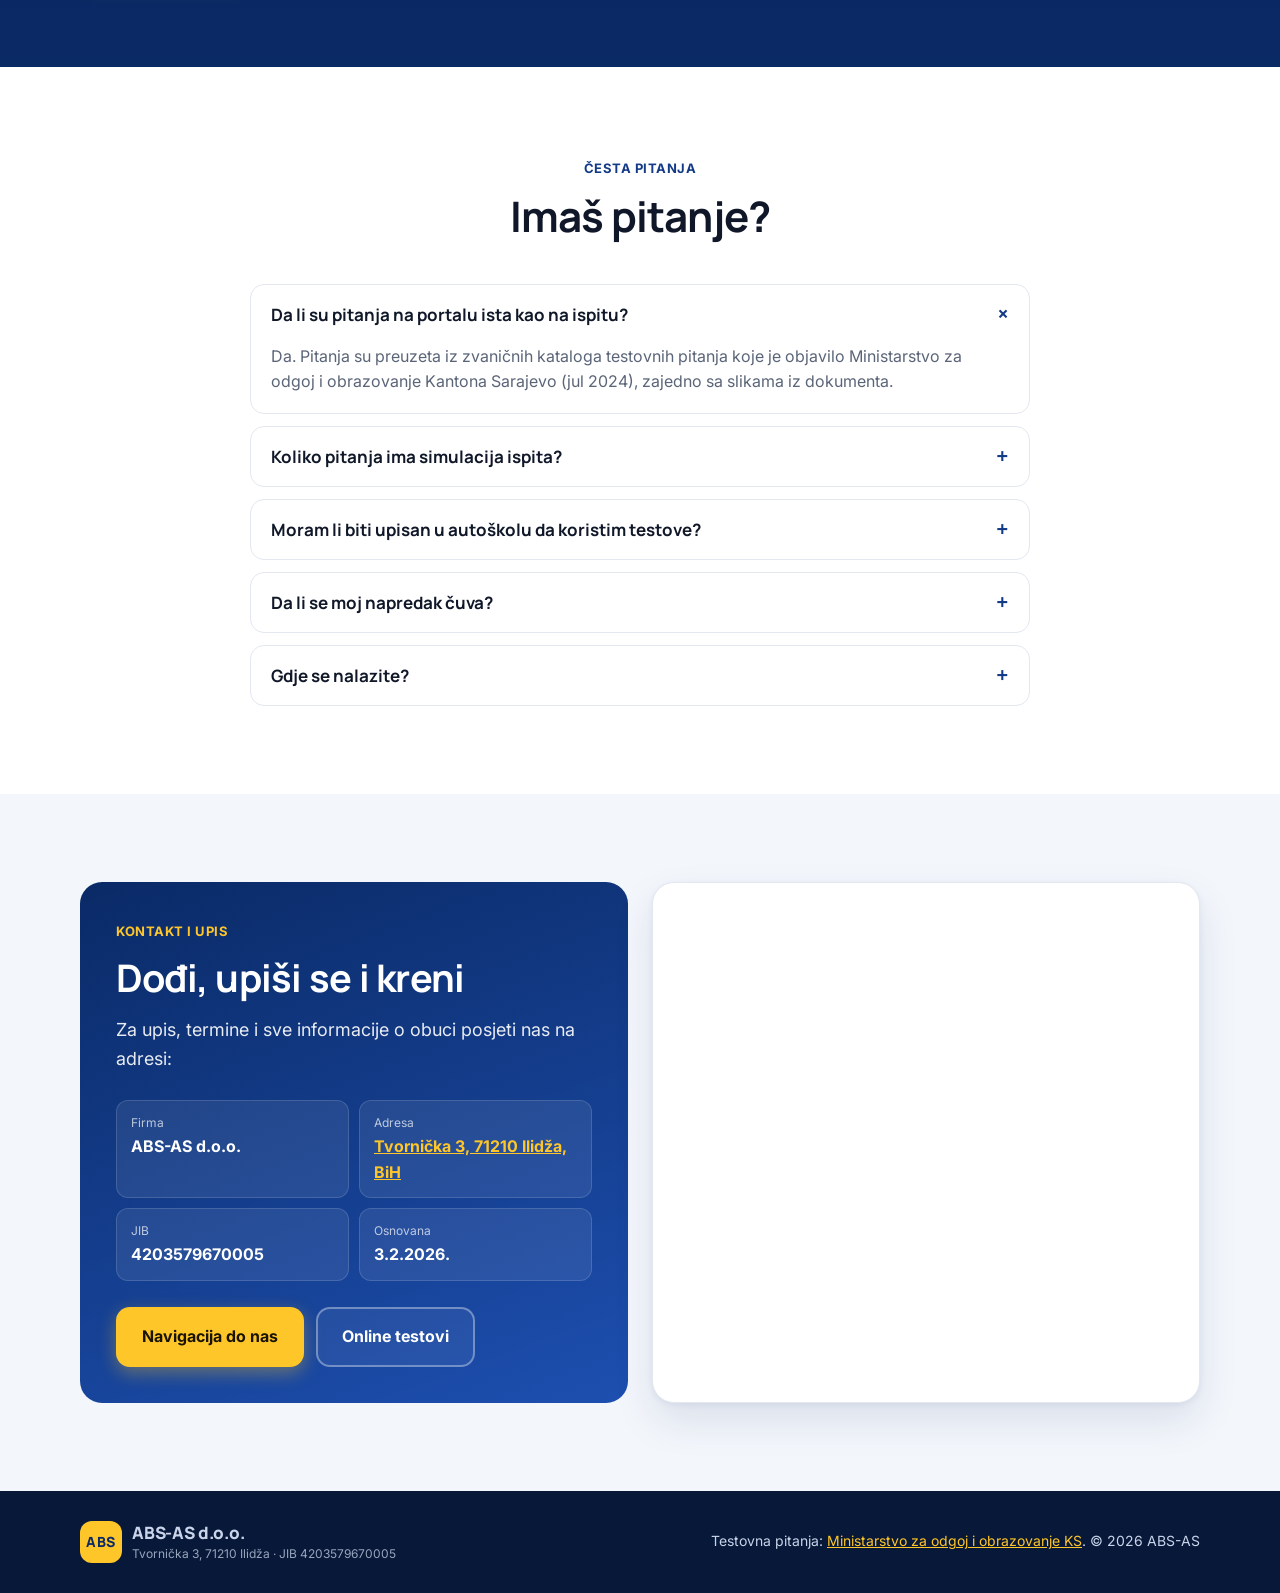
==== commit 11b16d6a: "Dodane kategorije A, C1 i CE (sajt + online ispit; C1/CE koriste C pitanja iz kataloga) Co-Authored-" ====
--- a/public/index.html
+++ b/public/index.html
@@ -4,7 +4,7 @@
 <meta charset="utf-8">
 <meta name="viewport" content="width=device-width,initial-scale=1,viewport-fit=cover">
 <title>ABS-AS Autoškola</title>
-<meta name="description" content="ABS-AS d.o.o., Ilidža — obuka i priprema za vozački ispit za B i C kategoriju, uz besplatne online testove sa svih 769 zvaničnih pitanja.">
+<meta name="description" content="ABS-AS d.o.o., Ilidža — obuka i priprema za vozački ispit za A, B, C1, C i CE kategoriju, uz besplatne online testove sa svih 769 zvaničnih pitanja.">
 <meta name="theme-color" content="#0a2a66">
 <link rel="icon" href="data:image/svg+xml,<svg xmlns='http://www.w3.org/2000/svg' viewBox='0 0 64 64'><rect width='64' height='64' rx='14' fill='%230a2a66'/><text x='32' y='42' font-size='24' text-anchor='middle' font-family='Arial' font-weight='800' fill='%23ffc629'>ABS</text></svg>">
 <link rel="preconnect" href="https://fonts.googleapis.com">
@@ -40,14 +40,14 @@
       <div class="hero-copy">
         <span class="eyebrow">Autoškola ABS-AS · Tvornička 3, Ilidža</span>
         <h1>Tvoj put do <span class="hl">vozačke dozvole</span> počinje ovdje.</h1>
-        <p class="sub">Obuka za <b>B</b> i <b>C</b> kategoriju, od teorije i prve pomoći do praktične vožnje i ispita. Uz to dobijaš i besplatne online testove sa svim zvaničnim pitanjima.</p>
+        <p class="sub">Obuka za <b>A</b>, <b>B</b>, <b>C1</b>, <b>C</b> i <b>CE</b> kategoriju, od teorije i prve pomoći do praktične vožnje i ispita. Uz to dobijaš i besplatne online testove sa svim zvaničnim pitanjima.</p>
         <div class="hero-cta">
           <a class="btn btn-y btn-lg" href="#kontakt">Upiši se u autoškolu</a>
           <a class="btn btn-ghost btn-lg" href="/ispit/">Probaj online test →</a>
         </div>
         <ul class="hero-facts">
           <li><b>769</b><span>zvaničnih pitanja</span></li>
-          <li><b>B · C</b><span>kategorije</span></li>
+          <li><b>5</b><span>kategorija: A · B · C1 · C · CE</span></li>
           <li><b>24/7</b><span>online vježbanje</span></li>
         </ul>
       </div>
@@ -74,28 +74,48 @@
       </div>
       <div class="cats">
         <article class="cat">
-          <div class="cat-ico" aria-hidden="true">
-            <svg viewBox="0 0 64 40"><path d="M8 28h48v-6l-6-2-8-9H22l-8 9-6 2z" fill="#0a2a66"/><path d="M24 13h9v8H18zM36 13h6l6 8H36z" fill="#cfe0ff"/><circle cx="18" cy="30" r="5.5" fill="#111"/><circle cx="46" cy="30" r="5.5" fill="#111"/><circle cx="18" cy="30" r="2" fill="#ccc"/><circle cx="46" cy="30" r="2" fill="#ccc"/></svg>
-          </div>
+          <div class="cat-ico" aria-hidden="true"><svg viewBox="0 0 64 40"><circle cx="14" cy="28" r="8" fill="none" stroke="#111" stroke-width="4"/><circle cx="50" cy="28" r="8" fill="none" stroke="#111" stroke-width="4"/><path d="M14 28l10-12h12l6 6h8l-8 6H30z" fill="#0a2a66"/><path d="M36 16l4-6h6" stroke="#0a2a66" stroke-width="3.5" fill="none" stroke-linecap="round"/><rect x="24" y="10" width="11" height="5" rx="2" fill="#ffc629"/></svg></div>
+          <div class="cat-l">A</div>
+          <h3>Motocikl</h3>
+          <p>Za vozače motocikla. Propisi i pitanja samo za A kategoriju, uz znakove, raskrsnice i prvu pomoć.</p>
+          <ul><li>Teorija i online testovi</li><li>Prva pomoć</li><li>Obuka na motociklu</li></ul>
+          <div class="cat-f"><span>Online ispit: <b>40 pitanja</b></span><a href="/ispit/#/ispit/A">Vježbaj A →</a></div>
+        </article>
+        <article class="cat">
+          <div class="cat-ico" aria-hidden="true"><svg viewBox="0 0 64 40"><path d="M8 28h48v-6l-6-2-8-9H22l-8 9-6 2z" fill="#0a2a66"/><path d="M24 13h9v8H18zM36 13h6l6 8H36z" fill="#cfe0ff"/><circle cx="18" cy="30" r="5.5" fill="#111"/><circle cx="46" cy="30" r="5.5" fill="#111"/><circle cx="18" cy="30" r="2" fill="#ccc"/><circle cx="46" cy="30" r="2" fill="#ccc"/></svg></div>
           <div class="cat-l">B</div>
           <h3>Putnički automobil</h3>
-          <p>Najtraženija kategorija za auto do 3.500 kg. Zakon, znakovi, raskrsnice, prva pomoć i vožnja u stvarnom saobraćaju.</p>
+          <p>Najtraženija kategorija, za auto do 3.500 kg. Zakon, znakovi, raskrsnice, prva pomoć i vožnja u stvarnom saobraćaju.</p>
           <ul><li>Teorija i online testovi</li><li>Prva pomoć</li><li>Praktična vožnja</li></ul>
           <div class="cat-f"><span>Online ispit: <b>40 pitanja</b></span><a href="/ispit/#/ispit/B">Vježbaj B →</a></div>
         </article>
         <article class="cat">
-          <div class="cat-ico" aria-hidden="true">
-            <svg viewBox="0 0 64 40"><rect x="4" y="8" width="34" height="20" rx="2" fill="#0a2a66"/><path d="M38 14h12l8 8v6H38z" fill="#ffc629"/><path d="M42 16h7l5 6H42z" fill="#cfe0ff"/><circle cx="14" cy="31" r="5.5" fill="#111"/><circle cx="48" cy="31" r="5.5" fill="#111"/><circle cx="14" cy="31" r="2" fill="#ccc"/><circle cx="48" cy="31" r="2" fill="#ccc"/></svg>
-          </div>
+          <div class="cat-ico" aria-hidden="true"><svg viewBox="0 0 64 40"><rect x="8" y="10" width="28" height="18" rx="2" fill="#0a2a66"/><path d="M36 15h11l7 7v6H36z" fill="#ffc629"/><path d="M40 17h6l4 5H40z" fill="#cfe0ff"/><circle cx="17" cy="31" r="5" fill="#111"/><circle cx="46" cy="31" r="5" fill="#111"/></svg></div>
+          <div class="cat-l">C1</div>
+          <h3>Lakše teretno vozilo</h3>
+          <p>Za teretna vozila do 7.500 kg, npr. dostavna i manja kamionska vozila. Teorija se sprema po gradivu C kategorije.</p>
+          <ul><li>Propisi za teretna vozila</li><li>Online testovi (C gradivo)</li><li>Praktična obuka</li></ul>
+          <div class="cat-f"><span>Online ispit: <b>50 pitanja</b></span><a href="/ispit/#/ispit/C1">Vježbaj C1 →</a></div>
+        </article>
+        <article class="cat">
+          <div class="cat-ico" aria-hidden="true"><svg viewBox="0 0 64 40"><rect x="4" y="8" width="34" height="20" rx="2" fill="#0a2a66"/><path d="M38 14h12l8 8v6H38z" fill="#ffc629"/><path d="M42 16h7l5 6H42z" fill="#cfe0ff"/><circle cx="14" cy="31" r="5.5" fill="#111"/><circle cx="48" cy="31" r="5.5" fill="#111"/><circle cx="14" cy="31" r="2" fill="#ccc"/><circle cx="48" cy="31" r="2" fill="#ccc"/></svg></div>
           <div class="cat-l">C</div>
           <h3>Teretno vozilo / kamion</h3>
           <p>Za profesionalne vozače i sve kojima treba kamion. Pored B gradiva ide i gradivo samo za teretna vozila.</p>
           <ul><li>Propisi za teretna vozila</li><li>Online testovi po kategoriji</li><li>Praktična obuka</li></ul>
           <div class="cat-f"><span>Online ispit: <b>50 pitanja</b></span><a href="/ispit/#/ispit/C">Vježbaj C →</a></div>
         </article>
+        <article class="cat">
+          <div class="cat-ico" aria-hidden="true"><svg viewBox="0 0 64 40"><rect x="1" y="9" width="30" height="18" rx="2" fill="#123a86"/><rect x="31" y="24" width="4" height="2" fill="#111"/><path d="M35 14h14l7 8v6H35z" fill="#ffc629"/><path d="M39 16h8l5 6H39z" fill="#cfe0ff"/><circle cx="9" cy="30" r="4.5" fill="#111"/><circle cx="21" cy="30" r="4.5" fill="#111"/><circle cx="48" cy="30" r="5" fill="#111"/></svg></div>
+          <div class="cat-l">CE</div>
+          <h3>Kamion s prikolicom</h3>
+          <p>Skup vozila: kamion C kategorije sa priključnim vozilom. Nadogradnja za one koji već voze kamion.</p>
+          <ul><li>Propisi za skup vozila</li><li>Online testovi (C gradivo)</li><li>Obuka sa prikolicom</li></ul>
+          <div class="cat-f"><span>Online ispit: <b>50 pitanja</b></span><a href="/ispit/#/ispit/CE">Vježbaj CE →</a></div>
+        </article>
         <article class="cat cat-ask">
-          <h3>Druga kategorija?</h3>
-          <p>Zanimaju te uslovi, termini ili neka druga kategorija? Dođi u Tvorničku 3 na Ilidži i sve ćemo ti objasniti.</p>
+          <h3>Ne znaš koju kategoriju?</h3>
+          <p>Zanimaju te uslovi, termini ili koji redoslijed kategorija ima smisla za tebe? Dođi u Tvorničku 3 na Ilidži i sve ćemo ti objasniti.</p>
           <a class="btn btn-dark" href="#kontakt">Kontaktiraj nas</a>
         </article>
       </div>
@@ -127,7 +147,7 @@
         <h2>Online testovi: provjeri možeš li položiti</h2>
         <p class="sub">Imamo sva zvanična testovna pitanja iz kataloga Ministarstva za odgoj i obrazovanje KS, sa originalnim slikama iz dokumenta. Klikneš odgovor i odmah vidiš je li tačan.</p>
         <ul class="feat">
-          <li><b>Simulacija ispita.</b> 40 pitanja za B, 50 za C, a na kraju piše „položio" ili „nije položio".</li>
+          <li><b>Simulacija ispita.</b> 40 pitanja za A i B, 50 za C1, C i CE, a na kraju piše „položio" ili „nije položio".</li>
           <li><b>Vježba po oblastima.</b> Propisi (450), znakovi (109), raskrsnice (110) i prva pomoć (100).</li>
           <li><b>Ponavljanje grešaka.</b> Portal pamti na čemu si pogriješio i vraća ti ta pitanja.</li>
           <li><b>Radi na mobitelu.</b> Bez registracije, a napredak se čuva na tvom uređaju.</li>
@@ -135,6 +155,7 @@
         <div class="hero-cta">
           <a class="btn btn-y btn-lg" href="/ispit/#/ispit/B">Počni ispit za B</a>
           <a class="btn btn-ghost btn-lg" href="/ispit/#/ispit/C">Ispit za C</a>
+          <a class="btn btn-ghost btn-lg" href="/ispit/#/ispit/A">Ispit za A</a>
         </div>
       </div>
       <div class="gallery" aria-hidden="true">
@@ -157,7 +178,7 @@
         <details open><summary>Da li su pitanja na portalu ista kao na ispitu?</summary>
           <p>Da. Pitanja su preuzeta iz zvaničnih kataloga testovnih pitanja koje je objavilo Ministarstvo za odgoj i obrazovanje Kantona Sarajevo (jul 2024), zajedno sa slikama iz dokumenta.</p></details>
         <details><summary>Koliko pitanja ima simulacija ispita?</summary>
-          <p>Za B kategoriju 40 pitanja, a za C kategoriju 50. Pitanja se biraju nasumično iz sve četiri oblasti, pa je svaki pokušaj drugačiji.</p></details>
+          <p>Za A i B kategoriju 40 pitanja, a za C1, C i CE 50. Pitanja se biraju nasumično iz sve četiri oblasti, pa je svaki pokušaj drugačiji.</p></details>
         <details><summary>Moram li biti upisan u autoškolu da koristim testove?</summary>
           <p>Ne. Online testovi su besplatni i otvoreni za sve, a ne treba ni registracija. Kad budeš spreman za obuku i vožnju, javi nam se.</p></details>
         <details><summary>Da li se moj napredak čuva?</summary>
--- a/public/site.css
+++ b/public/site.css
@@ -86,7 +86,7 @@
 .sec-h h2{font-size:clamp(28px,4vw,42px)}
 .sec-h p{color:var(--muted);font-size:17px;margin:12px 0 0}
 
-.cats{display:grid;grid-template-columns:1fr 1fr .8fr;gap:18px}
+.cats{display:grid;grid-template-columns:repeat(3,1fr);gap:18px}
 .cat{position:relative;background:var(--bg);border:1px solid var(--line);border-radius:var(--r);padding:26px;box-shadow:var(--shadow);display:flex;flex-direction:column;overflow:hidden}
 .cat-ico{width:92px;height:58px;margin-bottom:14px}
 .cat-ico svg{width:100%;height:100%}
@@ -152,7 +152,6 @@
   .hero-in,.online-in,.contact-in{grid-template-columns:1fr}
   .hero-card{max-width:440px;transform:none}
   .cats{grid-template-columns:1fr 1fr}
-  .cat-ask{grid-column:1/-1}
   .steps{grid-template-columns:1fr 1fr}
   .steps li::after{display:none}
 }
